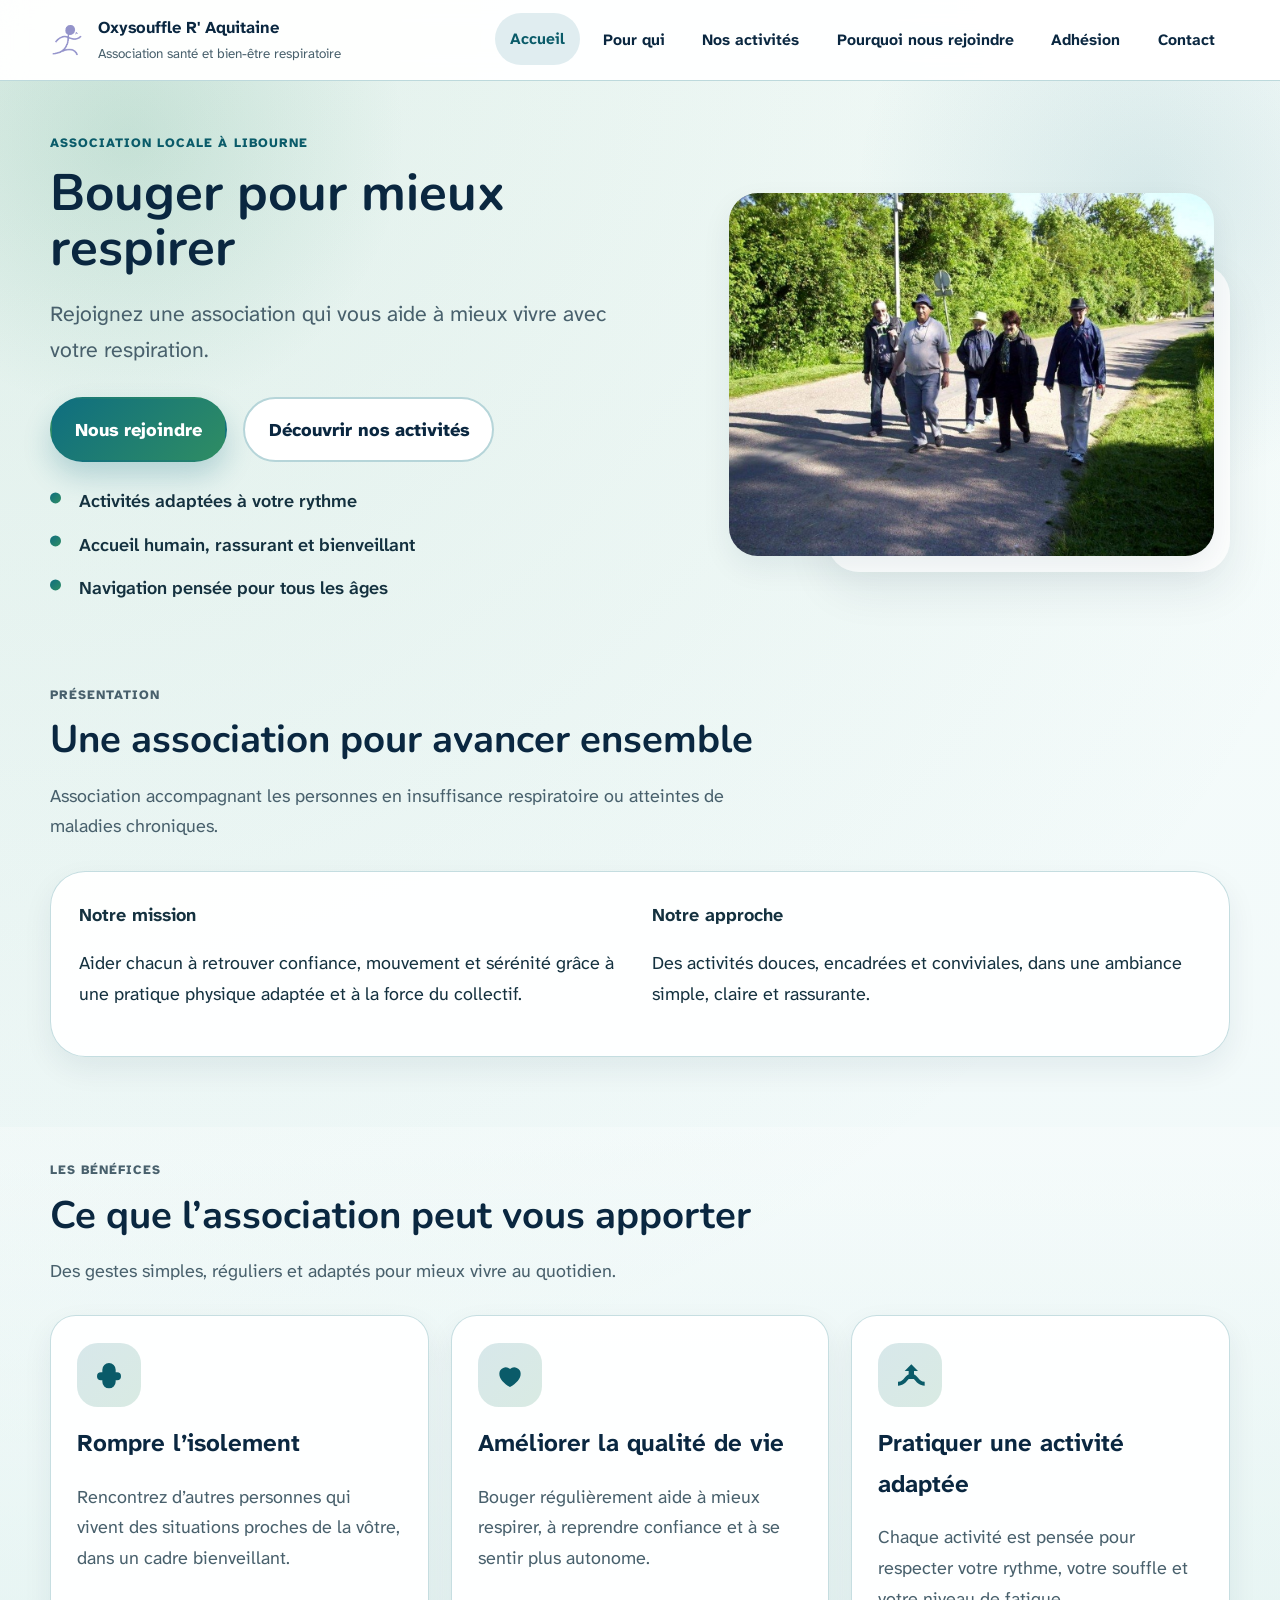
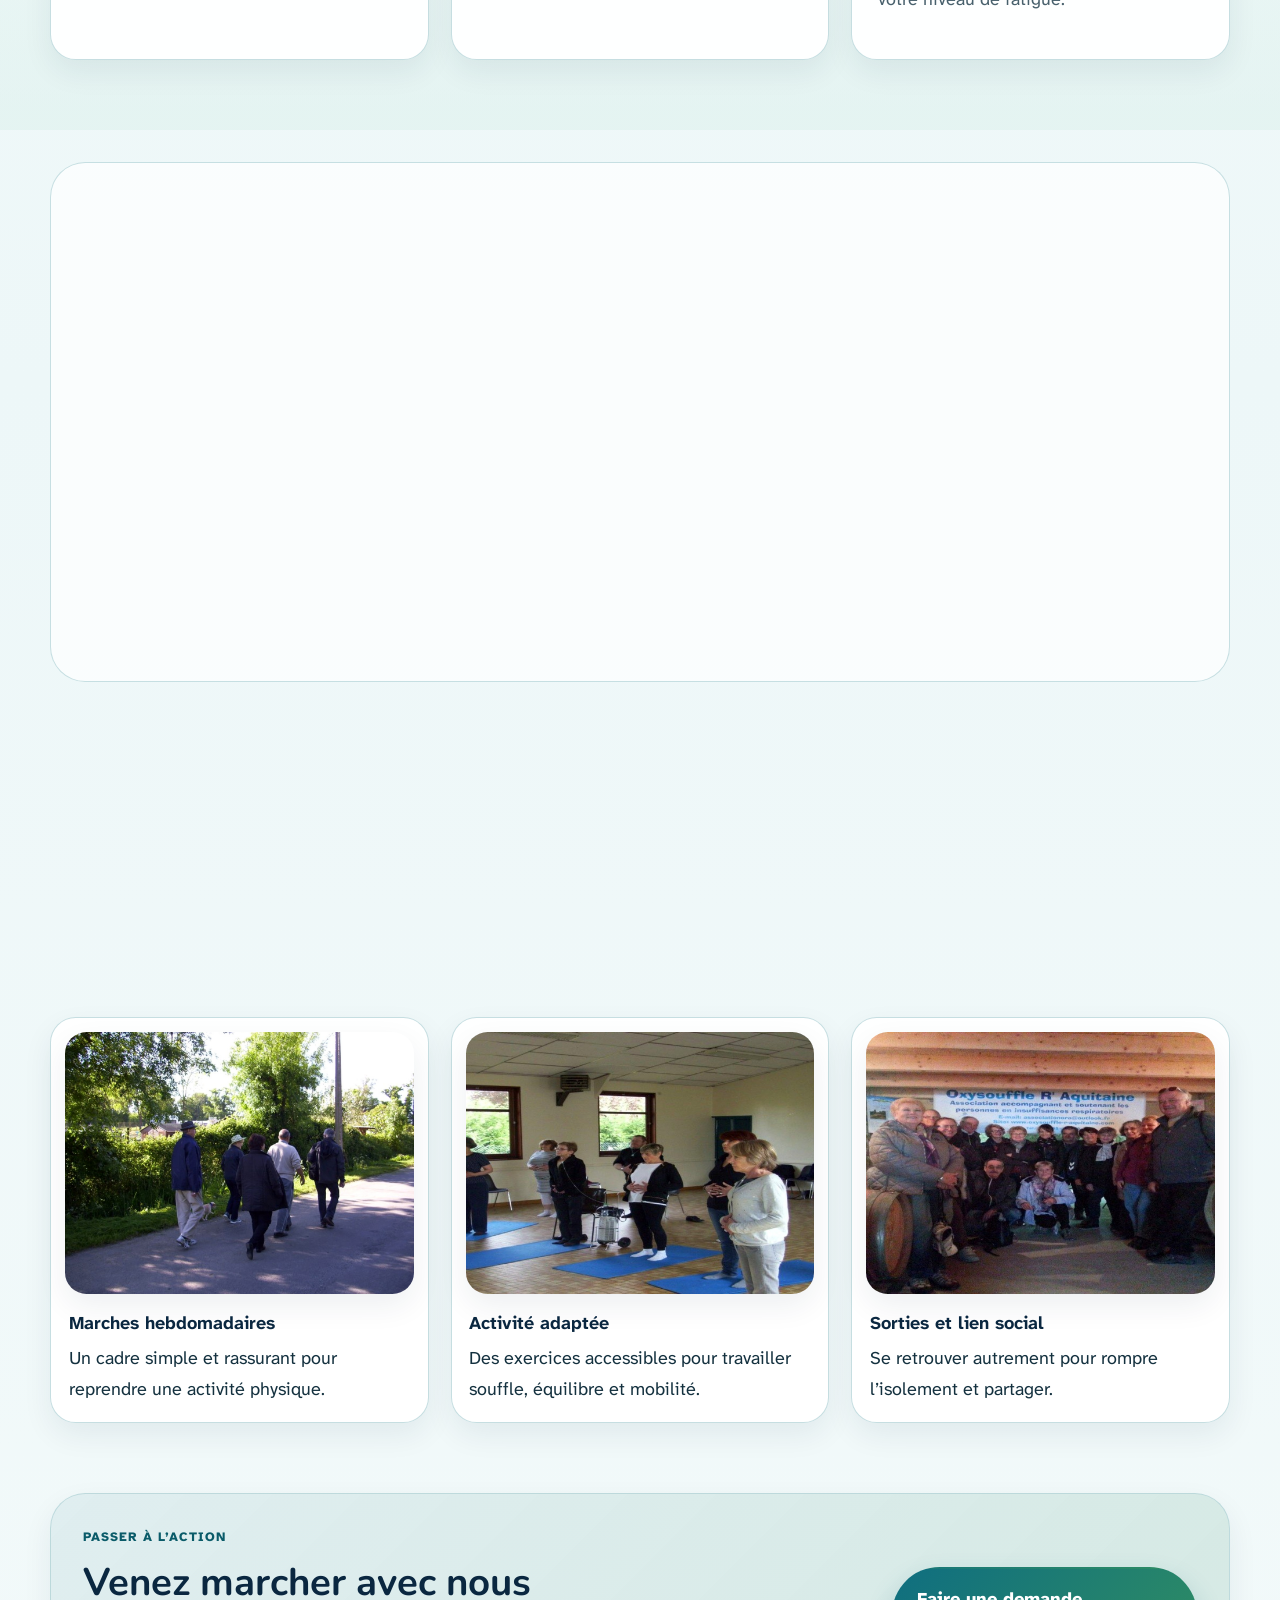
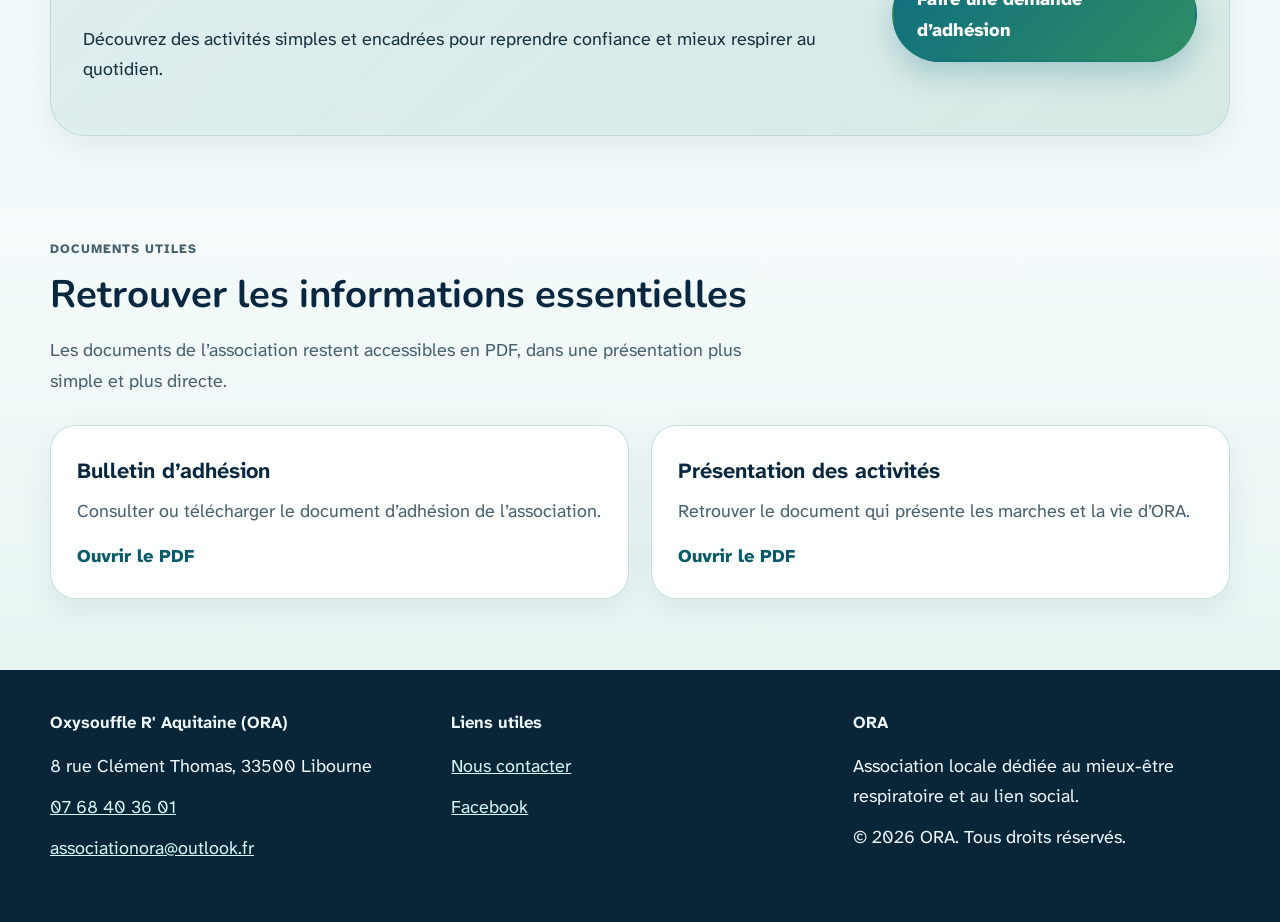
==== index.html @ 9f97372e "Initial site for ORA" ====
<!DOCTYPE html>
<html lang="fr">
  <head>
    <meta charset="UTF-8" />
    <meta name="viewport" content="width=device-width, initial-scale=1.0" />
    <title>ORA | Bouger pour mieux respirer</title>
    <meta
      name="description"
      content="Oxysouffle R' Aquitaine accompagne les personnes atteintes de maladies chroniques avec des activités adaptées, conviviales et rassurantes."
    />
    <link rel="preconnect" href="https://fonts.googleapis.com" />
    <link rel="preconnect" href="https://fonts.gstatic.com" crossorigin />
    <link
      href="https://fonts.googleapis.com/css2?family=Atkinson+Hyperlegible+Next:wght@400;500;700;800&family=Nunito:wght@700;800&display=swap"
      rel="stylesheet"
    />
    <link rel="stylesheet" href="styles.css" />
  </head>
  <body data-page="accueil">
    <a class="skip-link" href="#main-content">Aller au contenu principal</a>

    <header class="site-header">
      <div class="container topbar">
        <a class="brand" href="index.html" aria-label="Accueil Oxysouffle R' Aquitaine">
          <span class="brand-mark brand-mark-image" aria-hidden="true">
            <img src="assets/ora-runner.png" alt="" />
          </span>
          <span class="brand-text">
            <strong>Oxysouffle R' Aquitaine</strong>
            <span>Association santé et bien-être respiratoire</span>
          </span>
        </a>

        <button
          class="menu-toggle"
          type="button"
          aria-expanded="false"
          aria-controls="main-nav"
          aria-label="Ouvrir le menu"
        >
          <span></span>
          <span></span>
          <span></span>
        </button>

        <nav class="main-nav" id="main-nav" aria-label="Navigation principale">
          <a href="index.html">Accueil</a>
          <a href="pour-qui.html">Pour qui</a>
          <a href="activites.html">Nos activités</a>
          <a href="pourquoi-nous-rejoindre.html">Pourquoi nous rejoindre</a>
          <a href="adhesion.html">Adhésion</a>
          <a href="contact.html">Contact</a>
        </nav>
      </div>
    </header>

    <main id="main-content">
      <section class="hero">
        <div class="container hero-grid">
          <div class="hero-copy reveal">
            <p class="eyebrow">Association locale à Libourne</p>
            <h1>Bouger pour mieux respirer</h1>
            <p class="hero-subtitle">
              Rejoignez une association qui vous aide à mieux vivre avec votre respiration.
            </p>
            <div class="hero-actions">
              <a class="button button-primary" href="adhesion.html">Nous rejoindre</a>
              <a class="button button-secondary" href="activites.html"
                >Découvrir nos activités</a
              >
            </div>
            <ul class="hero-highlights" aria-label="Points clés">
              <li>Activités adaptées à votre rythme</li>
              <li>Accueil humain, rassurant et bienveillant</li>
              <li>Navigation pensée pour tous les âges</li>
            </ul>
          </div>

          <div class="hero-visual reveal">
            <img
              src="assets/photo-marche-ensemble.jpg"
              alt="Des membres de l'association ORA marchant ensemble en extérieur"
            />
          </div>
        </div>
      </section>

      <section class="section">
        <div class="container">
          <div class="section-heading reveal">
            <p class="eyebrow">Présentation</p>
            <h2>Une association pour avancer ensemble</h2>
            <p>
              Association accompagnant les personnes en insuffisance respiratoire ou
              atteintes de maladies chroniques.
            </p>
          </div>

          <div class="info-band reveal">
            <div>
              <strong>Notre mission</strong>
              <p>
                Aider chacun à retrouver confiance, mouvement et sérénité grâce à une
                pratique physique adaptée et à la force du collectif.
              </p>
            </div>
            <div>
              <strong>Notre approche</strong>
              <p>
                Des activités douces, encadrées et conviviales, dans une ambiance simple,
                claire et rassurante.
              </p>
            </div>
          </div>
        </div>
      </section>

      <section class="section section-soft">
        <div class="container">
          <div class="section-heading reveal">
            <p class="eyebrow">Les bénéfices</p>
            <h2>Ce que l’association peut vous apporter</h2>
            <p>Des gestes simples, réguliers et adaptés pour mieux vivre au quotidien.</p>
          </div>

          <div class="cards-grid">
            <article class="card reveal">
              <div class="icon-circle" aria-hidden="true">
                <svg viewBox="0 0 24 24" focusable="false">
                  <path
                    d="M12 3a5 5 0 0 1 5 5v2h1a3 3 0 1 1 0 6h-1v1a5 5 0 1 1-10 0v-1H6a3 3 0 1 1 0-6h1V8a5 5 0 0 1 5-5Z"
                  />
                </svg>
              </div>
              <h3>Rompre l’isolement</h3>
              <p>
                Rencontrez d’autres personnes qui vivent des situations proches de la
                vôtre, dans un cadre bienveillant.
              </p>
            </article>

            <article class="card reveal">
              <div class="icon-circle" aria-hidden="true">
                <svg viewBox="0 0 24 24" focusable="false">
                  <path d="M12 21c-4.7-2.8-8-6.1-8-10a4.8 4.8 0 0 1 8-3.5A4.8 4.8 0 0 1 20 11c0 3.9-3.3 7.2-8 10Z" />
                </svg>
              </div>
              <h3>Améliorer la qualité de vie</h3>
              <p>
                Bouger régulièrement aide à mieux respirer, à reprendre confiance et à se
                sentir plus autonome.
              </p>
            </article>

            <article class="card reveal">
              <div class="icon-circle" aria-hidden="true">
                <svg viewBox="0 0 24 24" focusable="false">
                  <path
                    d="M3 17c2.5 0 3.8-1.5 5-3 1.4-1.7 2.7-3 5-3s3.6 1.3 5 3c1.2 1.5 2.5 3 5 3v3c-3.8 0-5.8-2.2-7.1-3.8-.9-1.2-1.5-1.9-2.9-1.9s-2 .7-3 1.9C8.8 17.8 6.8 20 3 20v-3Zm10-13 5 5h-3v6h-4V9H8l5-5Z"
                  />
                </svg>
              </div>
              <h3>Pratiquer une activité adaptée</h3>
              <p>
                Chaque activité est pensée pour respecter votre rythme, votre souffle et
                votre niveau de fatigue.
              </p>
            </article>
          </div>
        </div>
      </section>

      <section class="section">
        <div class="container split-panel">
          <div class="split-copy reveal">
            <p class="eyebrow">Un rythme respecté</p>
            <h2>Vous avancez à votre cadence</h2>
            <p>
              Chez ORA, personne ne vous demande d’aller trop vite. L’important est de
              bouger, respirer et progresser pas à pas, entouré d’un groupe attentif.
            </p>
            <a class="button button-secondary" href="pour-qui.html">Voir pour qui</a>
          </div>
          <div class="split-visual reveal">
            <img
              src="assets/photo-marche-chemin.jpg"
              alt="Marche adaptée de l'association ORA sur un chemin en pleine nature"
            />
          </div>
        </div>
      </section>

      <section class="section">
        <div class="container">
          <div class="section-heading reveal">
            <p class="eyebrow">La vie de l’association</p>
            <h2>Des moments concrets, vécus ensemble</h2>
            <p>
              Les photos des flyers montrent les marches, les activités adaptées et les
              sorties conviviales organisées par ORA.
            </p>
          </div>

          <div class="photo-gallery">
            <article class="photo-card reveal">
              <figure>
                <img
                  src="assets/photo-marche-route.jpg"
                  alt="Petit groupe de marche ORA avançant ensemble sur une route"
                />
                <figcaption>
                  <strong>Marches hebdomadaires</strong>
                  Un cadre simple et rassurant pour reprendre une activité physique.
                </figcaption>
              </figure>
            </article>

            <article class="photo-card reveal">
              <figure>
                <img
                  src="assets/photo-activite-adaptee.jpg"
                  alt="Séance d'activité physique adaptée en salle avec plusieurs participants"
                />
                <figcaption>
                  <strong>Activité adaptée</strong>
                  Des exercices accessibles pour travailler souffle, équilibre et mobilité.
                </figcaption>
              </figure>
            </article>

            <article class="photo-card reveal">
              <figure>
                <img
                  src="assets/photo-sortie-groupe.jpg"
                  alt="Photo de groupe ORA lors d'une sortie conviviale"
                />
                <figcaption>
                  <strong>Sorties et lien social</strong>
                  Se retrouver autrement pour rompre l’isolement et partager.
                </figcaption>
              </figure>
            </article>
          </div>
        </div>
      </section>

      <section class="section cta-section">
        <div class="container cta-panel reveal">
          <div>
            <p class="eyebrow">Passer à l’action</p>
            <h2>Venez marcher avec nous</h2>
            <p>
              Découvrez des activités simples et encadrées pour reprendre confiance et
              mieux respirer au quotidien.
            </p>
          </div>
          <a class="button button-primary" href="adhesion.html">Faire une demande d’adhésion</a>
        </div>
      </section>

      <section class="section section-soft">
        <div class="container">
          <div class="section-heading reveal">
            <p class="eyebrow">Documents utiles</p>
            <h2>Retrouver les informations essentielles</h2>
            <p>
              Les documents de l’association restent accessibles en PDF, dans une
              présentation plus simple et plus directe.
            </p>
          </div>
          <div class="resource-grid">
            <a class="resource-card reveal" href="flyer-adhesion.pdf" target="_blank" rel="noopener">
              <h3>Bulletin d’adhésion</h3>
              <p>Consulter ou télécharger le document d’adhésion de l’association.</p>
              <span class="resource-link">Ouvrir le PDF</span>
            </a>
            <a class="resource-card reveal" href="flyer-activites.pdf" target="_blank" rel="noopener">
              <h3>Présentation des activités</h3>
              <p>Retrouver le document qui présente les marches et la vie d’ORA.</p>
              <span class="resource-link">Ouvrir le PDF</span>
            </a>
          </div>
        </div>
      </section>
    </main>

    <footer class="site-footer">
      <div class="container footer-grid">
        <div>
          <h2>Oxysouffle R' Aquitaine (ORA)</h2>
          <p>8 rue Clément Thomas, 33500 Libourne</p>
          <p><a href="tel:+33768403601">07 68 40 36 01</a></p>
          <p><a href="mailto:associationora@outlook.fr">associationora@outlook.fr</a></p>
        </div>
        <div>
          <h2>Liens utiles</h2>
          <p><a href="contact.html">Nous contacter</a></p>
          <p><a href="#" aria-label="Page Facebook ORA, lien à compléter">Facebook</a></p>
        </div>
        <div>
          <h2>ORA</h2>
          <p>Association locale dédiée au mieux-être respiratoire et au lien social.</p>
          <p>&copy; 2026 ORA. Tous droits réservés.</p>
        </div>
      </div>
    </footer>

    <script src="config.js"></script>
    <script src="script.js"></script>
  </body>
</html>
---- styles.css ----
:root {
  --color-bg: #f4fbfa;
  --color-surface: #ffffff;
  --color-surface-soft: #eaf6f6;
  --color-surface-strong: #d9efea;
  --color-text: #14313f;
  --color-heading: #0a2740;
  --color-muted: #48606c;
  --color-border: #b6d5d9;
  --color-primary: #0f6e80;
  --color-primary-strong: #0a5b69;
  --color-secondary: #2f8d63;
  --color-accent: #ecf7f1;
  --color-focus: #0f6e80;
  --shadow-soft: 0 18px 45px rgba(10, 39, 64, 0.08);
  --shadow-card: 0 12px 30px rgba(10, 39, 64, 0.07);
  --radius-small: 1rem;
  --radius-medium: 1.6rem;
  --radius-large: 2.2rem;
  --max-width: 1180px;
  --transition: 220ms ease;
}

*,
*::before,
*::after {
  box-sizing: border-box;
}

html {
  scroll-behavior: smooth;
}

body {
  margin: 0;
  background:
    radial-gradient(circle at top left, rgba(47, 141, 99, 0.12), transparent 34%),
    linear-gradient(180deg, #f8fdfc 0%, #edf7f8 48%, #f5fbfb 100%);
  color: var(--color-text);
  font-family: "Atkinson Hyperlegible Next", "Trebuchet MS", Verdana, sans-serif;
  font-size: 1.125rem;
  line-height: 1.7;
}

img {
  display: block;
  max-width: 100%;
}

a {
  color: var(--color-primary-strong);
}

a:hover {
  color: var(--color-heading);
}

button,
input,
textarea {
  font: inherit;
}

:focus-visible {
  outline: 4px solid rgba(15, 110, 128, 0.28);
  outline-offset: 3px;
}

.skip-link {
  position: absolute;
  top: -4rem;
  left: 1rem;
  z-index: 1000;
  padding: 0.9rem 1.2rem;
  border-radius: 999px;
  background: var(--color-heading);
  color: #ffffff;
  text-decoration: none;
}

.skip-link:focus {
  top: 1rem;
}

.container {
  width: min(calc(100% - 2rem), var(--max-width));
  margin: 0 auto;
}

.narrow {
  max-width: 760px;
}

.site-header {
  position: sticky;
  top: 0;
  z-index: 40;
  backdrop-filter: blur(12px);
  background: rgba(255, 255, 255, 0.94);
  border-bottom: 1px solid rgba(182, 213, 217, 0.9);
}

.topbar {
  display: flex;
  align-items: center;
  justify-content: space-between;
  gap: 1rem;
  min-height: 5rem;
  padding: 0.7rem 0;
}

.brand {
  display: inline-flex;
  align-items: center;
  gap: 0.85rem;
  text-decoration: none;
  color: var(--color-heading);
}

.brand-mark {
  display: grid;
  place-items: center;
  width: 3.35rem;
  height: 3.35rem;
  border-radius: 1.1rem;
  background: linear-gradient(135deg, #0f6e80 0%, #3ea178 100%);
  color: #ffffff;
  font-family: "Nunito", "Trebuchet MS", sans-serif;
  font-size: 1.1rem;
  font-weight: 800;
  letter-spacing: 0.08em;
}

.brand-mark-image {
  width: 2.15rem;
  height: 2.15rem;
  background: transparent;
  border-radius: 0;
  flex: 0 0 auto;
  overflow: hidden;
}

.brand-mark-image img {
  display: block;
  width: 100%;
  height: 100%;
  object-fit: contain;
}

.brand-text {
  display: flex;
  flex-direction: column;
}

.brand-text strong {
  font-size: 1.04rem;
}

.brand-text span {
  color: var(--color-muted);
  font-size: 0.84rem;
}

.main-nav {
  display: flex;
  align-items: center;
  flex-wrap: wrap;
  justify-content: flex-end;
  gap: 0.45rem;
}

.main-nav a {
  padding: 0.78rem 0.95rem;
  border-radius: 999px;
  color: var(--color-heading);
  font-weight: 700;
  font-size: 0.98rem;
  text-decoration: none;
  transition:
    background-color var(--transition),
    color var(--transition),
    transform var(--transition);
}

.main-nav a:hover,
.main-nav a[aria-current="page"] {
  background: rgba(15, 110, 128, 0.12);
  color: var(--color-primary-strong);
  transform: translateY(-1px);
}

.menu-toggle {
  display: none;
  width: 3.4rem;
  height: 3.4rem;
  padding: 0.6rem;
  border: 1px solid var(--color-border);
  border-radius: 1rem;
  background: #ffffff;
  cursor: pointer;
}

.menu-toggle span {
  display: block;
  width: 100%;
  height: 3px;
  margin: 5px 0;
  border-radius: 999px;
  background: var(--color-heading);
}

.hero,
.page-hero {
  position: relative;
  overflow: hidden;
}

.hero::before,
.page-hero::before {
  content: "";
  position: absolute;
  inset: 0;
  background:
    radial-gradient(circle at 10% 10%, rgba(47, 141, 99, 0.16), transparent 22%),
    radial-gradient(circle at 90% 20%, rgba(15, 110, 128, 0.12), transparent 24%);
  pointer-events: none;
}

.hero {
  padding: 3.2rem 0 2.2rem;
}

.page-hero {
  padding: 4.2rem 0 2.2rem;
}

.hero-grid,
.split-panel,
.contact-layout,
.form-layout,
.map-card {
  display: grid;
  gap: 2rem;
  align-items: center;
}

.hero-grid {
  grid-template-columns: 1.1fr 0.9fr;
}

.hero-copy h1,
.page-hero h1 {
  margin: 0;
  color: var(--color-heading);
  font-family: "Nunito", "Trebuchet MS", sans-serif;
  font-size: clamp(2.4rem, 4vw, 4.25rem);
  line-height: 1.08;
}

.hero-subtitle,
.page-hero p,
.section-heading p,
.card p,
.list-card p,
.benefit-row p,
.form-note p,
.form-status,
.contact-card p,
.map-copy p,
.quote-panel p {
  color: var(--color-muted);
}

.hero-subtitle {
  margin: 1.2rem 0 0;
  max-width: 36rem;
  font-size: 1.34rem;
}

.eyebrow {
  margin: 0 0 0.75rem;
  color: var(--color-primary-strong);
  font-weight: 800;
  letter-spacing: 0.08em;
  text-transform: uppercase;
  font-size: 0.8rem;
}

.hero-actions,
.form-actions {
  display: flex;
  flex-wrap: wrap;
  gap: 1rem;
  margin-top: 1.8rem;
}

.button {
  display: inline-flex;
  align-items: center;
  justify-content: center;
  min-height: 3.6rem;
  padding: 0.95rem 1.45rem;
  border: 2px solid transparent;
  border-radius: 999px;
  font-weight: 800;
  text-decoration: none;
  transition:
    transform var(--transition),
    background-color var(--transition),
    color var(--transition),
    border-color var(--transition),
    box-shadow var(--transition);
  cursor: pointer;
}

.button:hover {
  transform: translateY(-2px);
}

.button-primary {
  background: linear-gradient(135deg, #0f6e80 0%, #2f8d63 100%);
  color: #ffffff;
  box-shadow: 0 14px 28px rgba(15, 110, 128, 0.24);
}

.button-primary:hover {
  color: #ffffff;
  box-shadow: 0 18px 35px rgba(15, 110, 128, 0.28);
}

.button-secondary {
  background: #ffffff;
  border-color: var(--color-border);
  color: var(--color-heading);
}

.hero-highlights,
.check-list {
  margin: 1.5rem 0 0;
  padding: 0;
  list-style: none;
}

.hero-highlights li,
.check-list li {
  position: relative;
  margin-bottom: 0.8rem;
  padding-left: 1.8rem;
  font-weight: 600;
}

.hero-highlights li::before,
.check-list li::before {
  content: "";
  position: absolute;
  top: 0.72rem;
  left: 0;
  width: 0.7rem;
  height: 0.7rem;
  border-radius: 999px;
  background: linear-gradient(135deg, #0f6e80 0%, #2f8d63 100%);
  transform: translateY(-50%);
}

.hero-visual,
.split-visual {
  position: relative;
  padding: 1rem;
}

.hero-visual img,
.split-visual img {
  width: 100%;
  aspect-ratio: 4 / 3;
  border-radius: 1.8rem;
  box-shadow: var(--shadow-card);
  object-fit: cover;
  background: #f5fbfb;
}

.hero-visual::before,
.split-visual::before {
  content: "";
  position: absolute;
  inset: auto 0 0 auto;
  width: 78%;
  height: 78%;
  border-radius: 2rem;
  background: rgba(255, 255, 255, 0.76);
  box-shadow: var(--shadow-soft);
  z-index: -1;
}

.section {
  padding: 2rem 0 4.4rem;
}

.section-soft {
  background: linear-gradient(180deg, rgba(255, 255, 255, 0.25), rgba(217, 239, 234, 0.48));
}

.section-heading {
  max-width: 44rem;
  margin-bottom: 1.8rem;
}

.section-heading h2,
.split-copy h2,
.cta-panel h2,
.reassurance-panel h2,
.emphasis-card h2,
.quote-panel h2,
.contact-card h2,
.form-card h2,
.map-copy h2 {
  margin: 0;
  color: var(--color-heading);
  font-family: "Nunito", "Trebuchet MS", sans-serif;
  font-size: clamp(1.8rem, 3vw, 2.8rem);
  line-height: 1.18;
}

.info-band,
.cta-panel,
.reassurance-panel,
.emphasis-card,
.quote-panel,
.contact-card,
.form-card,
.map-card {
  background: rgba(255, 255, 255, 0.92);
  border: 1px solid rgba(182, 213, 217, 0.8);
  border-radius: var(--radius-large);
  box-shadow: var(--shadow-card);
}

.info-band {
  display: grid;
  grid-template-columns: repeat(2, minmax(0, 1fr));
  gap: 1.5rem;
  padding: 1.75rem;
}

.cards-grid,
.list-grid {
  display: grid;
  grid-template-columns: repeat(3, minmax(0, 1fr));
  gap: 1.35rem;
}

.photo-gallery,
.flyers-grid,
.resource-grid {
  display: grid;
  gap: 1.35rem;
}

.photo-gallery {
  grid-template-columns: repeat(3, minmax(0, 1fr));
}

.flyers-grid {
  grid-template-columns: repeat(2, minmax(0, 1fr));
}

.resource-grid {
  grid-template-columns: repeat(2, minmax(0, 1fr));
  margin-top: 1.4rem;
}

.card,
.list-card,
.photo-card,
.flyer-card,
.resource-card {
  height: 100%;
  padding: 1.65rem;
  background: rgba(255, 255, 255, 0.94);
  border: 1px solid rgba(182, 213, 217, 0.78);
  border-radius: var(--radius-medium);
  box-shadow: var(--shadow-card);
}

.activity-card {
  position: relative;
  overflow: hidden;
  display: flex;
  flex-direction: column;
}

.activity-card::after {
  content: "";
  position: absolute;
  inset: 0;
  background: linear-gradient(180deg, transparent 0%, rgba(217, 239, 234, 0.32) 100%);
  pointer-events: none;
}

.card-visual {
  width: 100%;
  margin-bottom: 1rem;
  border-radius: 1.35rem;
  aspect-ratio: 16 / 10;
  object-fit: cover;
  background: #f4fbfa;
  box-shadow: 0 10px 24px rgba(10, 39, 64, 0.08);
}

.card h3,
.list-card h3 {
  margin: 0 0 0.65rem;
  color: var(--color-heading);
  font-size: 1.5rem;
}

.photo-card {
  padding: 0.9rem;
}

.photo-card figure,
.flyer-card figure {
  margin: 0;
}

.photo-card img,
.flyer-card img {
  width: 100%;
  border-radius: 1.35rem;
  object-fit: cover;
  box-shadow: var(--shadow-card);
}

.photo-card img {
  aspect-ratio: 4 / 3;
}

.photo-card figcaption,
.flyer-card figcaption {
  padding: 0.9rem 0.2rem 0.2rem;
}

.photo-card strong,
.flyer-card strong {
  display: block;
  margin-bottom: 0.3rem;
  color: var(--color-heading);
}

.flyer-card {
  display: flex;
  flex-direction: column;
  gap: 1rem;
}

.flyer-card img {
  aspect-ratio: 3 / 4;
  object-position: top center;
}

.flyer-actions {
  display: flex;
  flex-wrap: wrap;
  gap: 0.8rem;
}

.image-copy-panel {
  display: grid;
  grid-template-columns: minmax(0, 0.9fr) minmax(0, 1.1fr);
  gap: 2rem;
  align-items: center;
  padding: 2rem;
  background: rgba(255, 255, 255, 0.92);
  border: 1px solid rgba(182, 213, 217, 0.8);
  border-radius: var(--radius-large);
  box-shadow: var(--shadow-card);
}

.image-copy-panel img {
  width: 100%;
  border-radius: 1.6rem;
  box-shadow: var(--shadow-card);
}

.resource-card {
  text-decoration: none;
  color: inherit;
  transition:
    transform var(--transition),
    border-color var(--transition),
    box-shadow var(--transition);
}

.resource-card:hover {
  transform: translateY(-2px);
  border-color: rgba(15, 110, 128, 0.34);
  box-shadow: 0 16px 34px rgba(10, 39, 64, 0.1);
}

.resource-card h3 {
  margin: 0 0 0.45rem;
  color: var(--color-heading);
  font-size: 1.35rem;
}

.resource-card p {
  margin: 0 0 0.9rem;
  color: var(--color-muted);
}

.resource-link {
  display: inline-flex;
  align-items: center;
  gap: 0.45rem;
  color: var(--color-primary-strong);
  font-weight: 800;
}

.card-tag {
  display: inline-flex;
  margin: 0 0 0.9rem;
  padding: 0.35rem 0.7rem;
  border-radius: 999px;
  background: rgba(15, 110, 128, 0.1);
  color: var(--color-primary-strong);
  font-weight: 700;
  font-size: 0.95rem;
}

.icon-circle {
  display: grid;
  place-items: center;
  width: 4rem;
  height: 4rem;
  margin-bottom: 1rem;
  border-radius: 1.3rem;
  background: linear-gradient(135deg, rgba(15, 110, 128, 0.16), rgba(47, 141, 99, 0.18));
}

.icon-circle.large {
  width: 5rem;
  height: 5rem;
  margin-bottom: 0;
}

.icon-circle svg {
  width: 2rem;
  height: 2rem;
  fill: var(--color-primary-strong);
}

.split-panel {
  grid-template-columns: minmax(0, 0.9fr) minmax(0, 1.1fr);
  padding: 2rem;
  background: rgba(255, 255, 255, 0.72);
  border: 1px solid rgba(182, 213, 217, 0.76);
  border-radius: var(--radius-large);
}

.cta-panel,
.reassurance-panel,
.map-card {
  padding: 2rem;
}

.cta-section {
  padding-top: 0;
}

.cta-panel {
  display: flex;
  align-items: center;
  justify-content: space-between;
  gap: 1.5rem;
  background: linear-gradient(135deg, rgba(15, 110, 128, 0.08), rgba(47, 141, 99, 0.14));
}

.reassurance-panel {
  display: grid;
  grid-template-columns: auto 1fr;
  gap: 1.5rem;
  align-items: center;
}

.benefits-stack {
  display: grid;
  gap: 1rem;
}

.benefit-row {
  display: grid;
  grid-template-columns: auto 1fr;
  gap: 1.2rem;
  padding: 1.65rem;
  background: rgba(255, 255, 255, 0.94);
  border: 1px solid rgba(182, 213, 217, 0.78);
  border-radius: var(--radius-medium);
  box-shadow: var(--shadow-card);
}

.benefit-row h2 {
  margin: 0 0 0.4rem;
  color: var(--color-heading);
  font-size: 1.5rem;
}

.benefit-number {
  display: grid;
  place-items: center;
  width: 4rem;
  height: 4rem;
  border-radius: 1.25rem;
  background: linear-gradient(135deg, #0f6e80 0%, #2f8d63 100%);
  color: #ffffff;
  font-family: "Nunito", "Trebuchet MS", sans-serif;
  font-size: 1.15rem;
  font-weight: 800;
}

.quote-panel,
.emphasis-card {
  padding: 2rem;
  text-align: center;
}

.quote-panel blockquote {
  margin: 0 0 1rem;
  color: var(--color-heading);
  font-family: "Nunito", "Trebuchet MS", sans-serif;
  font-size: clamp(1.8rem, 3.4vw, 3rem);
  line-height: 1.2;
}

.form-layout,
.contact-layout {
  grid-template-columns: 0.8fr 1.2fr;
}

.form-side {
  padding: 1.75rem;
  border-radius: var(--radius-large);
  background: linear-gradient(180deg, rgba(217, 239, 234, 0.84), rgba(255, 255, 255, 0.9));
  border: 1px solid rgba(182, 213, 217, 0.82);
  box-shadow: var(--shadow-card);
}

.form-side h2 {
  margin-top: 0;
  color: var(--color-heading);
  font-family: "Nunito", "Trebuchet MS", sans-serif;
  font-size: 2rem;
}

.form-card {
  padding: 1.75rem;
}

.form-grid {
  display: grid;
  grid-template-columns: repeat(2, minmax(0, 1fr));
  gap: 1rem 1.15rem;
}

.field {
  display: flex;
  flex-direction: column;
  gap: 0.5rem;
}

.field-full {
  grid-column: 1 / -1;
}

.field label {
  font-weight: 800;
  color: var(--color-heading);
}

.field input,
.field textarea {
  width: 100%;
  min-height: 3.4rem;
  padding: 0.9rem 1rem;
  border: 2px solid var(--color-border);
  border-radius: 1rem;
  background: #ffffff;
  color: var(--color-text);
  transition:
    border-color var(--transition),
    box-shadow var(--transition);
}

.field textarea {
  min-height: 9rem;
  resize: vertical;
}

.field input::placeholder,
.field textarea::placeholder {
  color: #6b818c;
}

.field input:focus,
.field textarea:focus {
  border-color: var(--color-focus);
  box-shadow: 0 0 0 5px rgba(15, 110, 128, 0.12);
  outline: none;
}

.field input[aria-invalid="true"],
.field textarea[aria-invalid="true"] {
  border-color: #b64141;
  box-shadow: 0 0 0 5px rgba(182, 65, 65, 0.1);
}

.form-note {
  margin-top: 1rem;
  padding: 1rem 1.1rem;
  border-radius: 1rem;
  background: var(--color-accent);
}

.form-status {
  min-height: 1.7rem;
  margin: 0;
  font-weight: 700;
}

.form-status[data-state="success"] {
  color: #1f6a41;
}

.form-status[data-state="error"] {
  color: #9f2f2f;
}

.contact-card {
  padding: 2rem;
  height: 100%;
}

.map-card {
  grid-template-columns: minmax(0, 0.75fr) minmax(0, 1.25fr);
}

.map-frame {
  min-height: 23rem;
  overflow: hidden;
  border-radius: 1.5rem;
}

.map-frame iframe {
  width: 100%;
  height: 100%;
  min-height: 23rem;
  border: 0;
}

.site-footer {
  padding: 2.4rem 0 3rem;
  background: #082638;
  color: #eff8fb;
}

.footer-grid {
  display: grid;
  grid-template-columns: repeat(3, minmax(0, 1fr));
  gap: 1.5rem;
}

.site-footer h2 {
  margin-top: 0;
  font-size: 1.05rem;
}

.site-footer p {
  margin: 0 0 0.65rem;
}

.site-footer a {
  color: #d7f5f4;
}

.reveal {
  opacity: 0;
  transform: translateY(20px);
  transition:
    opacity 700ms ease,
    transform 700ms ease;
}

.reveal.is-visible {
  opacity: 1;
  transform: translateY(0);
}

@media (max-width: 960px) {
  .hero-grid,
  .split-panel,
  .image-copy-panel,
  .form-layout,
  .contact-layout,
  .map-card,
  .cards-grid,
  .list-grid,
  .photo-gallery,
  .flyers-grid,
  .resource-grid,
  .footer-grid,
  .info-band {
    grid-template-columns: 1fr;
  }

  .cta-panel,
  .reassurance-panel {
    grid-template-columns: 1fr;
    display: grid;
  }

  .hero {
    padding-top: 2.4rem;
  }

  .brand-text span {
    display: none;
  }
}

@media (max-width: 820px) {
  .menu-toggle {
    display: inline-block;
  }

  .main-nav {
    position: absolute;
    top: calc(100% + 0.5rem);
    right: 1rem;
    left: 1rem;
    display: none;
    flex-direction: column;
    align-items: stretch;
    padding: 1rem;
    background: rgba(255, 255, 255, 0.98);
    border: 1px solid rgba(182, 213, 217, 0.92);
    border-radius: 1.5rem;
    box-shadow: var(--shadow-soft);
  }

  .main-nav.is-open {
    display: flex;
  }

  .main-nav a {
    text-align: center;
  }

  .topbar {
    position: relative;
  }
}

@media (max-width: 720px) {
  body {
    font-size: 1.05rem;
  }

  .container {
    width: min(calc(100% - 1.15rem), var(--max-width));
  }

  .section {
    padding: 1.4rem 0 3.2rem;
  }

  .page-hero {
    padding-top: 3.2rem;
  }

  .hero-actions,
  .form-actions {
    flex-direction: column;
    align-items: stretch;
  }

  .button {
    width: 100%;
  }

  .form-grid {
    grid-template-columns: 1fr;
  }

  .field-full {
    grid-column: auto;
  }
}

@media (prefers-reduced-motion: reduce) {
  html {
    scroll-behavior: auto;
  }

  *,
  *::before,
  *::after {
    animation-duration: 0.01ms !important;
    animation-iteration-count: 1 !important;
    transition-duration: 0.01ms !important;
  }

  .reveal {
    opacity: 1;
    transform: none;
  }
}
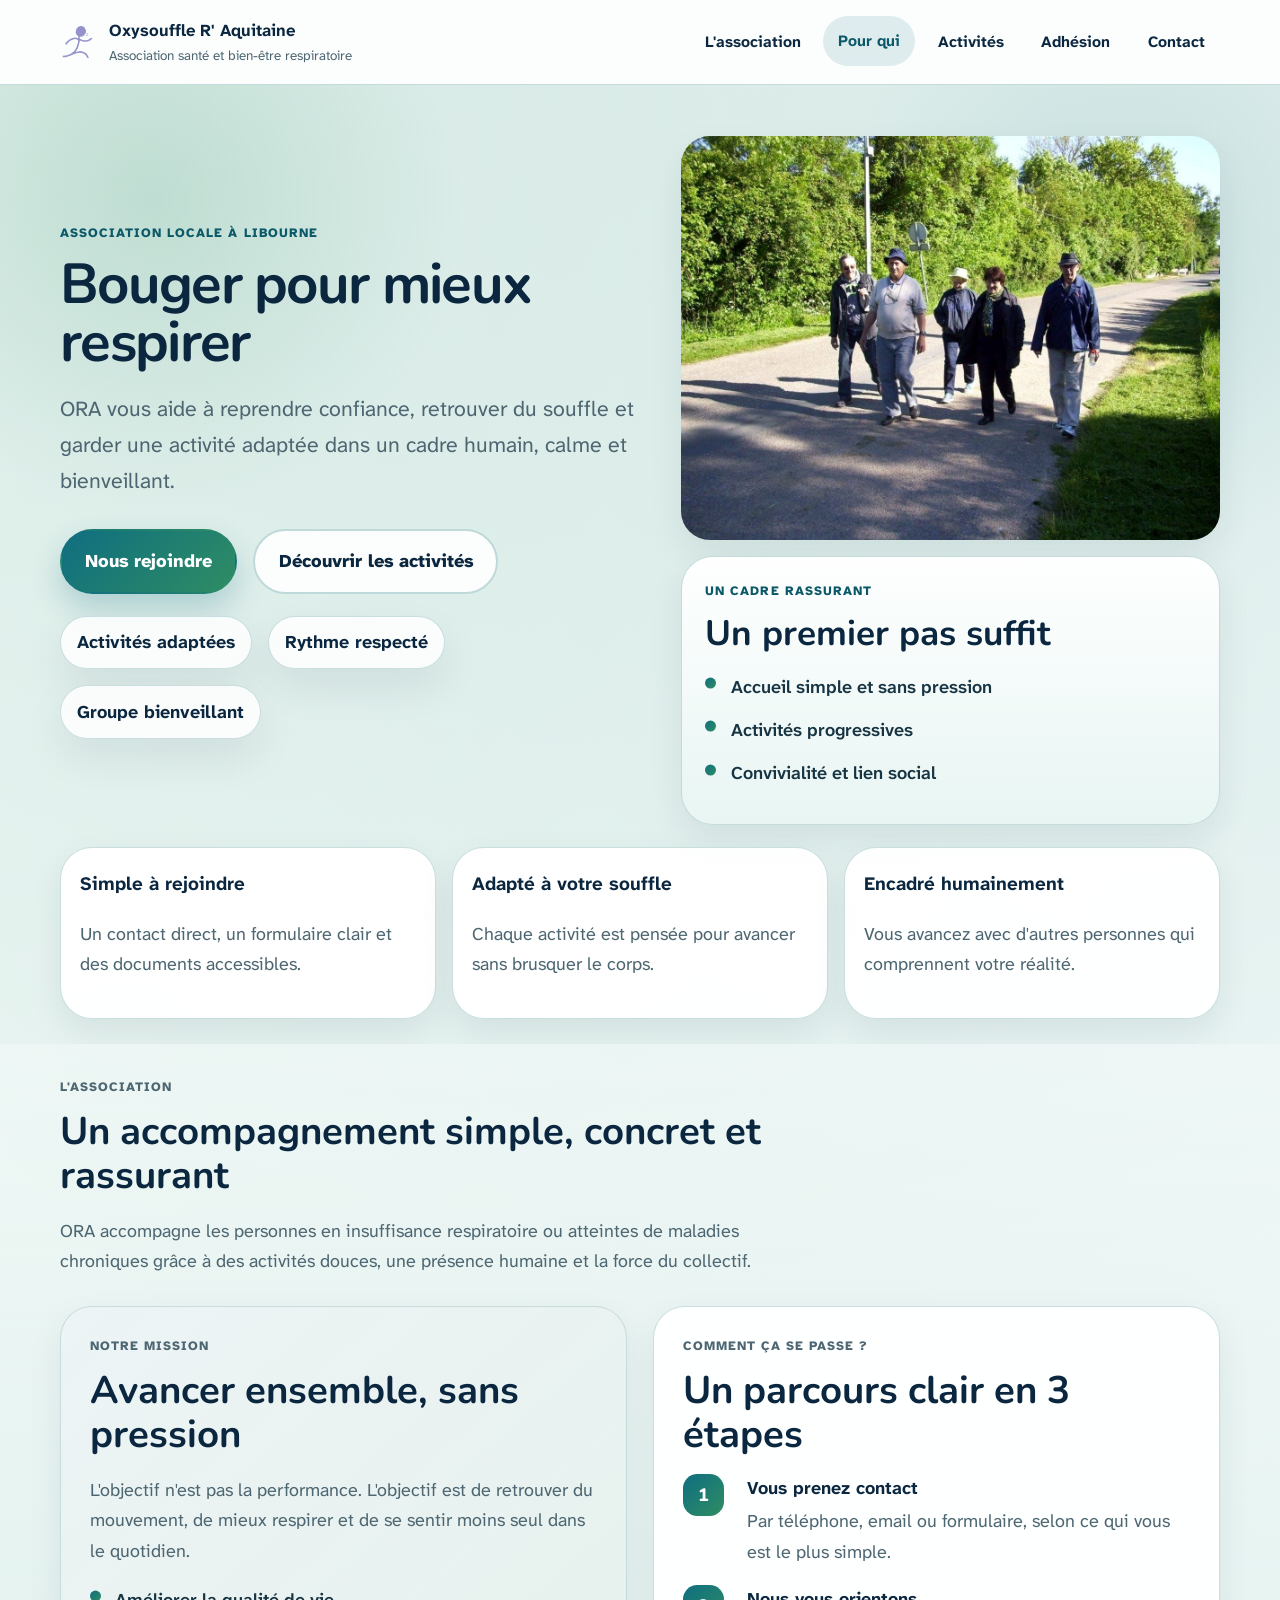
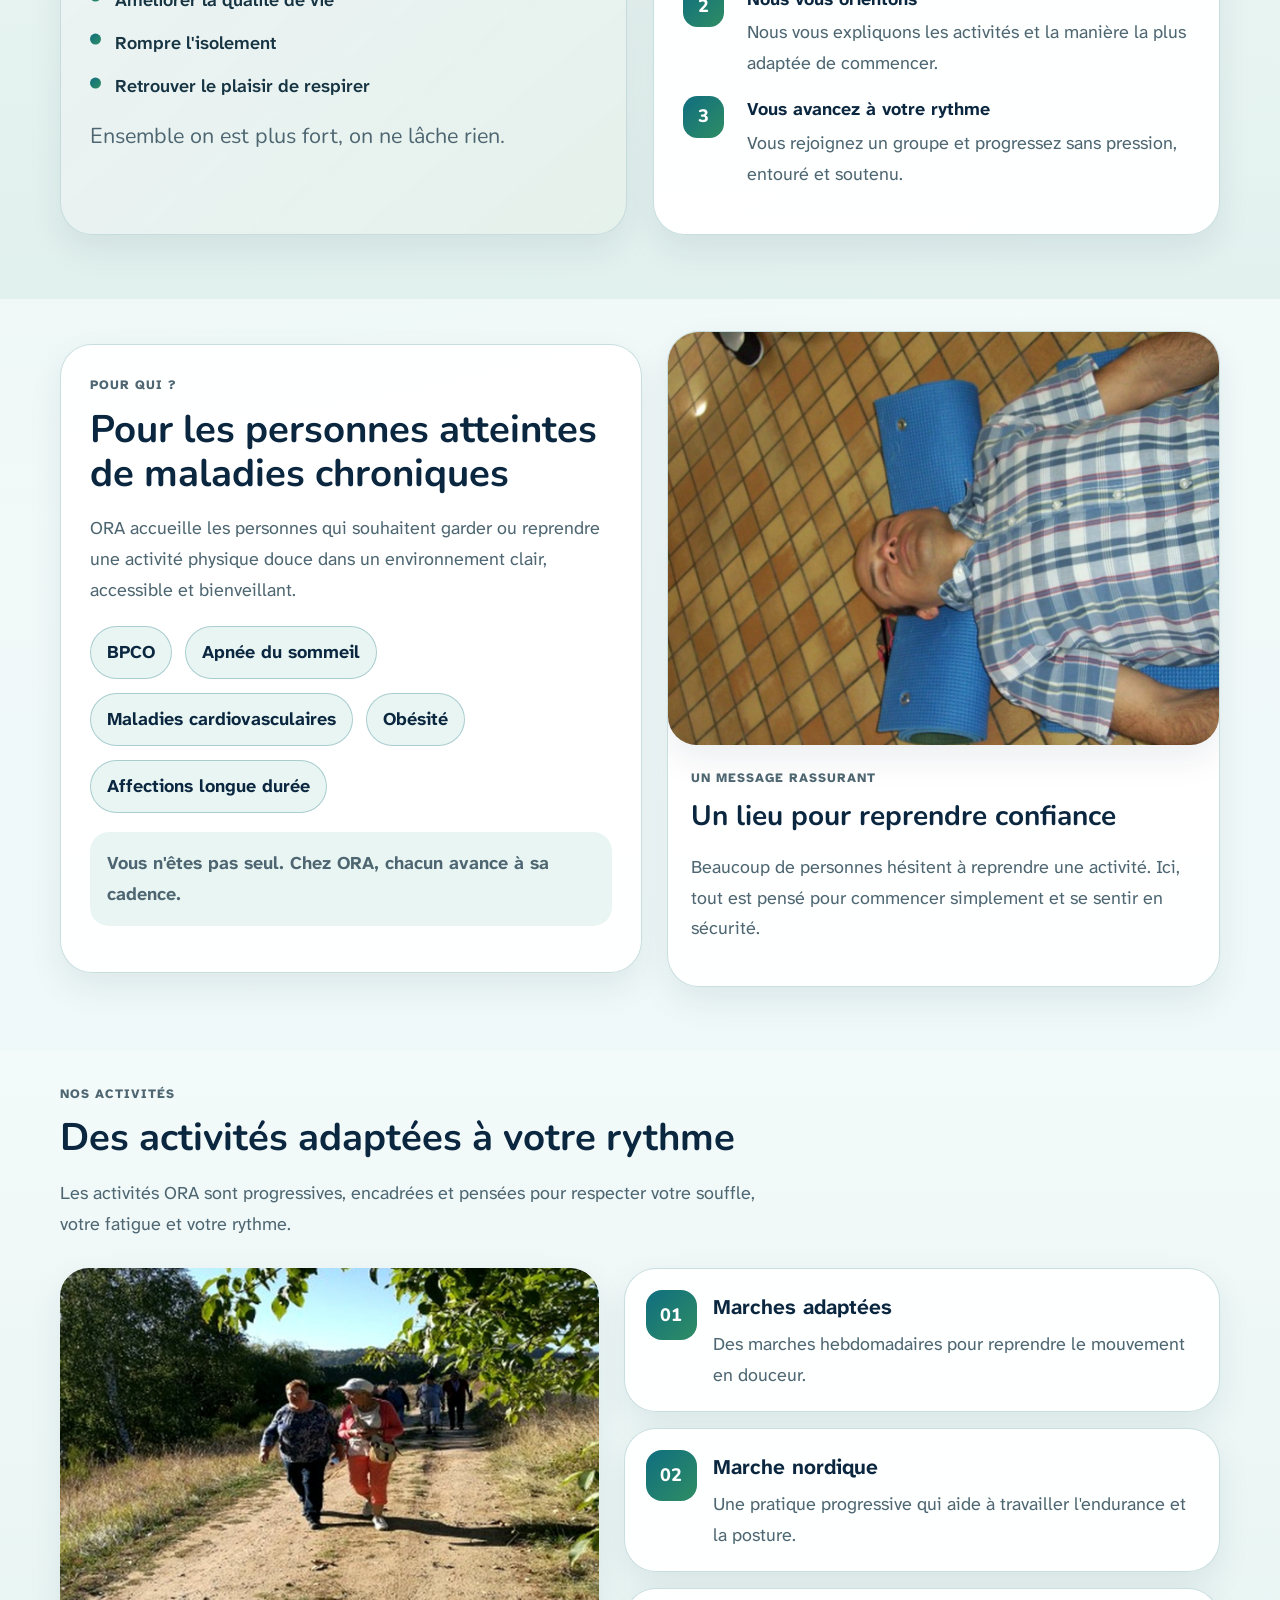
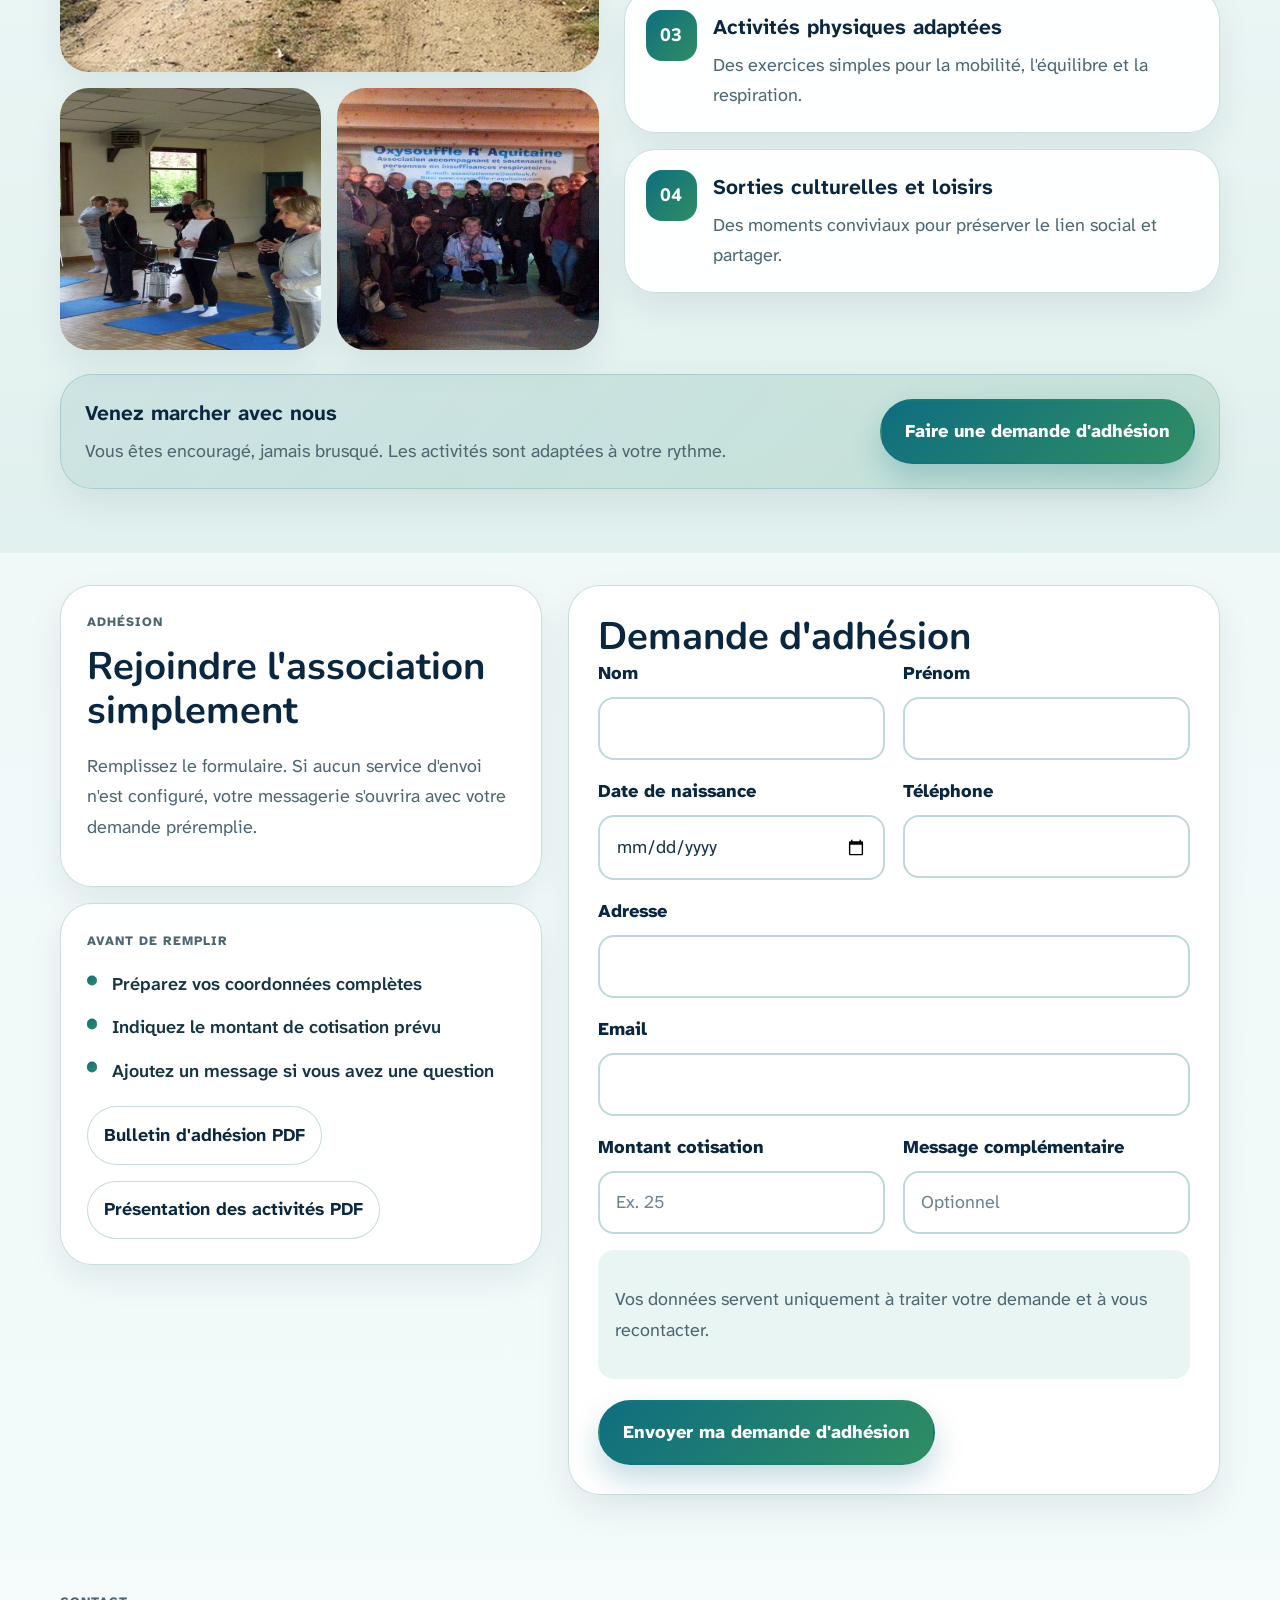
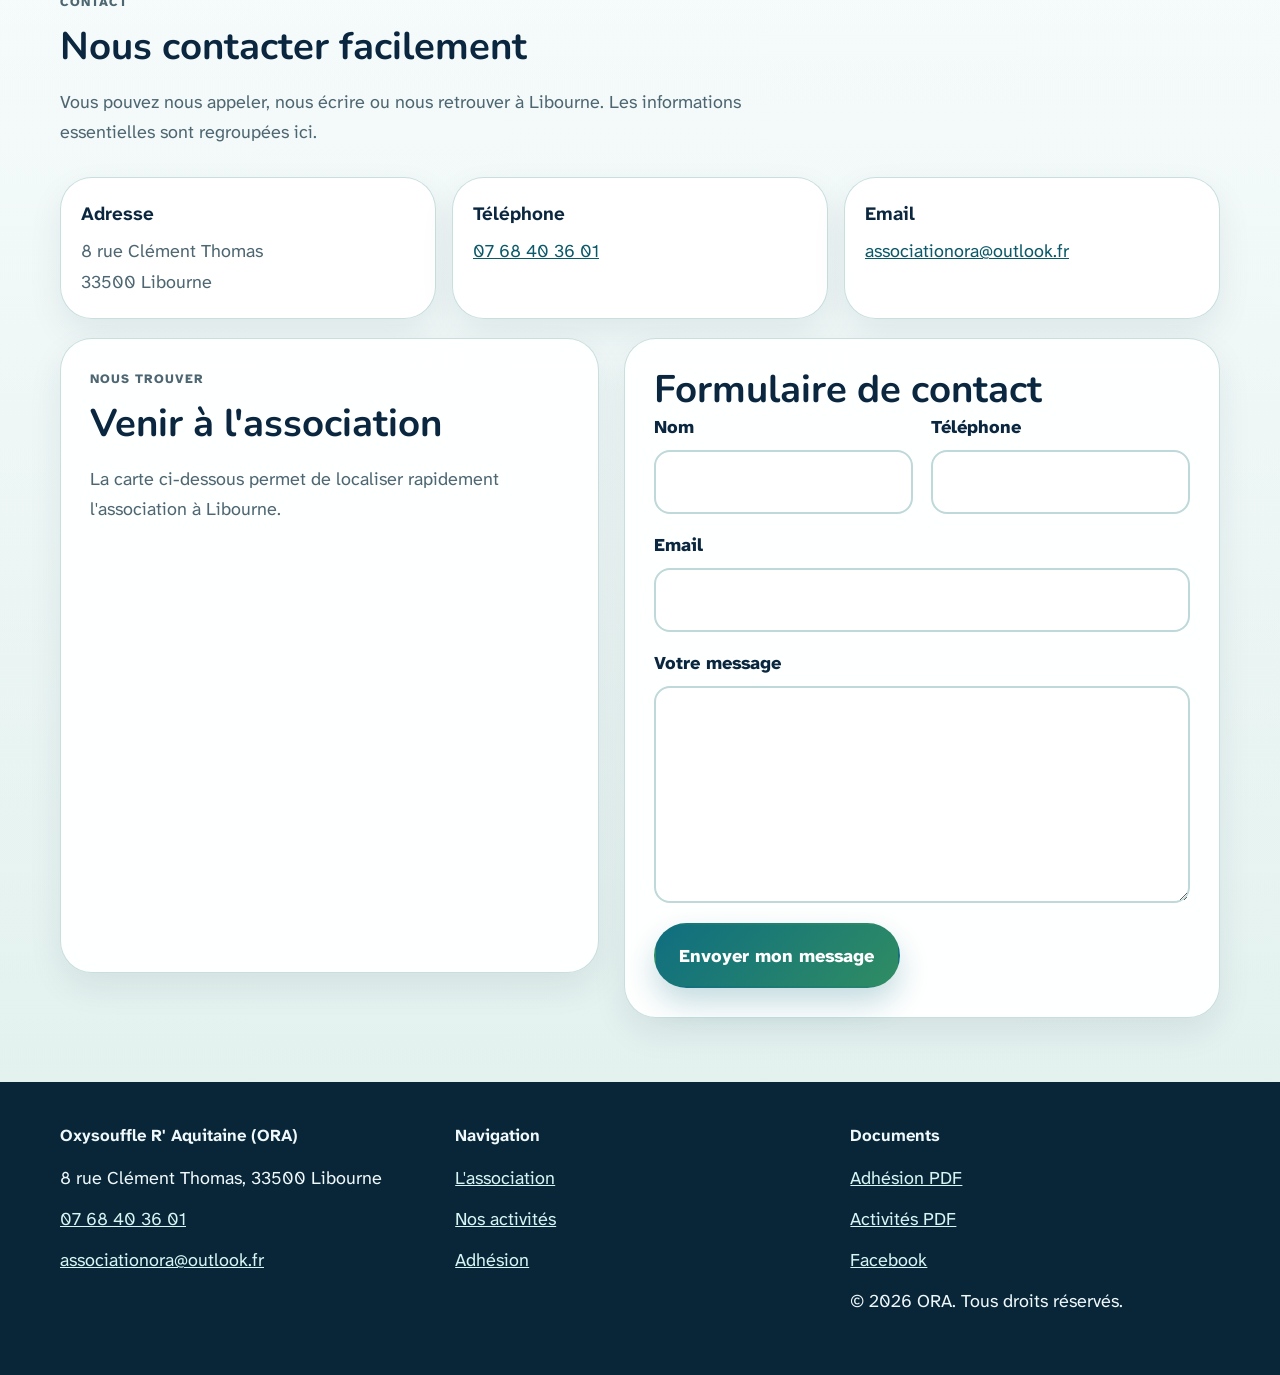
==== commit af0e64fd: "Refine one-page ORA experience" ====
--- a/index.html
+++ b/index.html
@@ -16,12 +16,12 @@
     />
     <link rel="stylesheet" href="styles.css" />
   </head>
-  <body data-page="accueil">
+  <body>
     <a class="skip-link" href="#main-content">Aller au contenu principal</a>
 
     <header class="site-header">
       <div class="container topbar">
-        <a class="brand" href="index.html" aria-label="Accueil Oxysouffle R' Aquitaine">
+        <a class="brand" href="#top" aria-label="Retour en haut de la page ORA">
           <span class="brand-mark brand-mark-image" aria-hidden="true">
             <img src="assets/ora-runner.png" alt="" />
           </span>
@@ -44,241 +44,412 @@
         </button>
 
         <nav class="main-nav" id="main-nav" aria-label="Navigation principale">
-          <a href="index.html">Accueil</a>
-          <a href="pour-qui.html">Pour qui</a>
-          <a href="activites.html">Nos activités</a>
-          <a href="pourquoi-nous-rejoindre.html">Pourquoi nous rejoindre</a>
-          <a href="adhesion.html">Adhésion</a>
-          <a href="contact.html">Contact</a>
+          <a href="#association">L'association</a>
+          <a href="#pour-qui">Pour qui</a>
+          <a href="#activites">Activités</a>
+          <a href="#adhesion">Adhésion</a>
+          <a href="#contact">Contact</a>
         </nav>
       </div>
     </header>
 
     <main id="main-content">
-      <section class="hero">
-        <div class="container hero-grid">
+      <section class="hero" id="top">
+        <div class="container hero-shell">
           <div class="hero-copy reveal">
             <p class="eyebrow">Association locale à Libourne</p>
             <h1>Bouger pour mieux respirer</h1>
             <p class="hero-subtitle">
-              Rejoignez une association qui vous aide à mieux vivre avec votre respiration.
-            </p>
+              ORA vous aide à reprendre confiance, retrouver du souffle et garder une
+              activité adaptée dans un cadre humain, calme et bienveillant.
+            </p>
+
             <div class="hero-actions">
-              <a class="button button-primary" href="adhesion.html">Nous rejoindre</a>
-              <a class="button button-secondary" href="activites.html"
-                >Découvrir nos activités</a
-              >
-            </div>
-            <ul class="hero-highlights" aria-label="Points clés">
-              <li>Activités adaptées à votre rythme</li>
-              <li>Accueil humain, rassurant et bienveillant</li>
-              <li>Navigation pensée pour tous les âges</li>
-            </ul>
-          </div>
-
-          <div class="hero-visual reveal">
-            <img
-              src="assets/photo-marche-ensemble.jpg"
-              alt="Des membres de l'association ORA marchant ensemble en extérieur"
-            />
-          </div>
-        </div>
-      </section>
-
-      <section class="section">
+              <a class="button button-primary" href="#adhesion">Nous rejoindre</a>
+              <a class="button button-secondary" href="#activites">Découvrir les activités</a>
+            </div>
+
+            <div class="hero-pills" aria-label="Repères essentiels">
+              <span class="pill">Activités adaptées</span>
+              <span class="pill">Rythme respecté</span>
+              <span class="pill">Groupe bienveillant</span>
+            </div>
+          </div>
+
+          <div class="hero-visual-stack reveal">
+            <figure class="hero-photo">
+              <img
+                src="assets/photo-marche-ensemble.jpg"
+                alt="Des membres de l'association ORA marchant ensemble en extérieur"
+              />
+            </figure>
+
+            <aside class="hero-note" aria-label="Repères de l'association">
+              <p class="eyebrow">Un cadre rassurant</p>
+              <h2>Un premier pas suffit</h2>
+              <ul class="mini-list">
+                <li>Accueil simple et sans pression</li>
+                <li>Activités progressives</li>
+                <li>Convivialité et lien social</li>
+              </ul>
+            </aside>
+          </div>
+        </div>
+
+        <div class="container trust-grid">
+          <article class="trust-card reveal">
+            <strong>Simple à rejoindre</strong>
+            <p>Un contact direct, un formulaire clair et des documents accessibles.</p>
+          </article>
+          <article class="trust-card reveal">
+            <strong>Adapté à votre souffle</strong>
+            <p>Chaque activité est pensée pour avancer sans brusquer le corps.</p>
+          </article>
+          <article class="trust-card reveal">
+            <strong>Encadré humainement</strong>
+            <p>Vous avancez avec d'autres personnes qui comprennent votre réalité.</p>
+          </article>
+        </div>
+      </section>
+
+      <section class="section section-soft" id="association">
+        <div id="pourquoi" class="section-anchor" aria-hidden="true"></div>
         <div class="container">
           <div class="section-heading reveal">
-            <p class="eyebrow">Présentation</p>
-            <h2>Une association pour avancer ensemble</h2>
+            <p class="eyebrow">L'association</p>
+            <h2>Un accompagnement simple, concret et rassurant</h2>
             <p>
-              Association accompagnant les personnes en insuffisance respiratoire ou
-              atteintes de maladies chroniques.
-            </p>
-          </div>
-
-          <div class="info-band reveal">
-            <div>
-              <strong>Notre mission</strong>
+              ORA accompagne les personnes en insuffisance respiratoire ou atteintes de
+              maladies chroniques grâce à des activités douces, une présence humaine et la
+              force du collectif.
+            </p>
+          </div>
+
+          <div class="story-grid">
+            <article class="panel panel-accent reveal">
+              <p class="eyebrow">Notre mission</p>
+              <h3>Avancer ensemble, sans pression</h3>
               <p>
-                Aider chacun à retrouver confiance, mouvement et sérénité grâce à une
-                pratique physique adaptée et à la force du collectif.
+                L'objectif n'est pas la performance. L'objectif est de retrouver du
+                mouvement, de mieux respirer et de se sentir moins seul dans le quotidien.
               </p>
-            </div>
-            <div>
-              <strong>Notre approche</strong>
+              <ul class="check-list">
+                <li>Améliorer la qualité de vie</li>
+                <li>Rompre l'isolement</li>
+                <li>Retrouver le plaisir de respirer</li>
+              </ul>
+              <p class="quote-line">Ensemble on est plus fort, on ne lâche rien.</p>
+            </article>
+
+            <article class="panel reveal">
+              <p class="eyebrow">Comment ça se passe ?</p>
+              <h3>Un parcours clair en 3 étapes</h3>
+              <ol class="steps-list">
+                <li>
+                  <strong>Vous prenez contact</strong>
+                  <p>Par téléphone, email ou formulaire, selon ce qui vous est le plus simple.</p>
+                </li>
+                <li>
+                  <strong>Nous vous orientons</strong>
+                  <p>Nous vous expliquons les activités et la manière la plus adaptée de commencer.</p>
+                </li>
+                <li>
+                  <strong>Vous avancez à votre rythme</strong>
+                  <p>Vous rejoignez un groupe et progressez sans pression, entouré et soutenu.</p>
+                </li>
+              </ol>
+            </article>
+          </div>
+        </div>
+      </section>
+
+      <section class="section" id="pour-qui">
+        <div class="container audience-grid">
+          <article class="panel reveal">
+            <p class="eyebrow">Pour qui ?</p>
+            <h2>Pour les personnes atteintes de maladies chroniques</h2>
+            <p>
+              ORA accueille les personnes qui souhaitent garder ou reprendre une activité
+              physique douce dans un environnement clair, accessible et bienveillant.
+            </p>
+
+            <div class="tag-cloud" aria-label="Pathologies concernées">
+              <span>BPCO</span>
+              <span>Apnée du sommeil</span>
+              <span>Maladies cardiovasculaires</span>
+              <span>Obésité</span>
+              <span>Affections longue durée</span>
+            </div>
+
+            <p class="support-line">
+              Vous n'êtes pas seul. Chez ORA, chacun avance à sa cadence.
+            </p>
+          </article>
+
+          <article class="support-card reveal">
+            <figure class="photo-panel">
+              <img
+                src="assets/photo-relaxation.jpg"
+                alt="Moment calme et rassurant pendant une activité de l'association ORA"
+              />
+            </figure>
+            <div class="support-copy">
+              <p class="eyebrow">Un message rassurant</p>
+              <h3>Un lieu pour reprendre confiance</h3>
               <p>
-                Des activités douces, encadrées et conviviales, dans une ambiance simple,
-                claire et rassurante.
+                Beaucoup de personnes hésitent à reprendre une activité. Ici, tout est pensé
+                pour commencer simplement et se sentir en sécurité.
               </p>
             </div>
-          </div>
-        </div>
-      </section>
-
-      <section class="section section-soft">
+          </article>
+        </div>
+      </section>
+
+      <section class="section section-soft" id="activites">
         <div class="container">
           <div class="section-heading reveal">
-            <p class="eyebrow">Les bénéfices</p>
-            <h2>Ce que l’association peut vous apporter</h2>
-            <p>Des gestes simples, réguliers et adaptés pour mieux vivre au quotidien.</p>
-          </div>
-
-          <div class="cards-grid">
-            <article class="card reveal">
-              <div class="icon-circle" aria-hidden="true">
-                <svg viewBox="0 0 24 24" focusable="false">
-                  <path
-                    d="M12 3a5 5 0 0 1 5 5v2h1a3 3 0 1 1 0 6h-1v1a5 5 0 1 1-10 0v-1H6a3 3 0 1 1 0-6h1V8a5 5 0 0 1 5-5Z"
+            <p class="eyebrow">Nos activités</p>
+            <h2>Des activités adaptées à votre rythme</h2>
+            <p>
+              Les activités ORA sont progressives, encadrées et pensées pour respecter votre
+              souffle, votre fatigue et votre rythme.
+            </p>
+          </div>
+
+          <div class="activities-showcase">
+            <div class="visual-cluster reveal">
+              <figure class="cluster-main">
+                <img
+                  src="assets/photo-marche-chemin.jpg"
+                  alt="Participants ORA marchant ensemble sur un chemin"
+                />
+              </figure>
+              <div class="cluster-side">
+                <figure class="cluster-small">
+                  <img
+                    src="assets/photo-activite-adaptee.jpg"
+                    alt="Séance d'activité physique adaptée avec plusieurs participants"
                   />
-                </svg>
-              </div>
-              <h3>Rompre l’isolement</h3>
+                </figure>
+                <figure class="cluster-small">
+                  <img
+                    src="assets/photo-sortie-groupe.jpg"
+                    alt="Sortie conviviale d'un groupe de l'association ORA"
+                  />
+                </figure>
+              </div>
+            </div>
+
+            <div class="activity-list">
+              <article class="activity-item reveal">
+                <span class="activity-icon" aria-hidden="true">01</span>
+                <div>
+                  <h3>Marches adaptées</h3>
+                  <p>Des marches hebdomadaires pour reprendre le mouvement en douceur.</p>
+                </div>
+              </article>
+
+              <article class="activity-item reveal">
+                <span class="activity-icon" aria-hidden="true">02</span>
+                <div>
+                  <h3>Marche nordique</h3>
+                  <p>Une pratique progressive qui aide à travailler l'endurance et la posture.</p>
+                </div>
+              </article>
+
+              <article class="activity-item reveal">
+                <span class="activity-icon" aria-hidden="true">03</span>
+                <div>
+                  <h3>Activités physiques adaptées</h3>
+                  <p>Des exercices simples pour la mobilité, l'équilibre et la respiration.</p>
+                </div>
+              </article>
+
+              <article class="activity-item reveal">
+                <span class="activity-icon" aria-hidden="true">04</span>
+                <div>
+                  <h3>Sorties culturelles et loisirs</h3>
+                  <p>Des moments conviviaux pour préserver le lien social et partager.</p>
+                </div>
+              </article>
+            </div>
+          </div>
+
+          <div class="cta-strip reveal">
+            <div>
+              <strong>Venez marcher avec nous</strong>
+              <p>Vous êtes encouragé, jamais brusqué. Les activités sont adaptées à votre rythme.</p>
+            </div>
+            <a class="button button-primary" href="#adhesion">Faire une demande d'adhésion</a>
+          </div>
+        </div>
+      </section>
+
+      <section class="section" id="adhesion">
+        <div class="container join-grid">
+          <aside class="join-side reveal">
+            <article class="panel panel-compact">
+              <p class="eyebrow">Adhésion</p>
+              <h2>Rejoindre l'association simplement</h2>
               <p>
-                Rencontrez d’autres personnes qui vivent des situations proches de la
-                vôtre, dans un cadre bienveillant.
+                Remplissez le formulaire. Si aucun service d'envoi n'est configuré, votre
+                messagerie s'ouvrira avec votre demande préremplie.
               </p>
             </article>
 
-            <article class="card reveal">
-              <div class="icon-circle" aria-hidden="true">
-                <svg viewBox="0 0 24 24" focusable="false">
-                  <path d="M12 21c-4.7-2.8-8-6.1-8-10a4.8 4.8 0 0 1 8-3.5A4.8 4.8 0 0 1 20 11c0 3.9-3.3 7.2-8 10Z" />
-                </svg>
-              </div>
-              <h3>Améliorer la qualité de vie</h3>
+            <article class="panel panel-compact reveal">
+              <p class="eyebrow">Avant de remplir</p>
+              <ul class="check-list">
+                <li>Préparez vos coordonnées complètes</li>
+                <li>Indiquez le montant de cotisation prévu</li>
+                <li>Ajoutez un message si vous avez une question</li>
+              </ul>
+              <div class="resource-links">
+                <a href="flyer-adhesion.pdf" target="_blank" rel="noopener">Bulletin d'adhésion PDF</a>
+                <a href="flyer-activites.pdf" target="_blank" rel="noopener">Présentation des activités PDF</a>
+              </div>
+            </article>
+          </aside>
+
+          <form class="form-card reveal" data-form-type="adhesion" novalidate>
+            <h2>Demande d'adhésion</h2>
+            <div class="form-grid">
+              <div class="field">
+                <label for="last-name">Nom</label>
+                <input id="last-name" name="nom" type="text" autocomplete="family-name" required />
+              </div>
+              <div class="field">
+                <label for="first-name">Prénom</label>
+                <input id="first-name" name="prenom" type="text" autocomplete="given-name" required />
+              </div>
+              <div class="field">
+                <label for="birth-date">Date de naissance</label>
+                <input id="birth-date" name="dateNaissance" type="date" required />
+              </div>
+              <div class="field">
+                <label for="phone">Téléphone</label>
+                <input id="phone" name="telephone" type="tel" autocomplete="tel" required />
+              </div>
+              <div class="field field-full">
+                <label for="address">Adresse</label>
+                <input id="address" name="adresse" type="text" autocomplete="street-address" required />
+              </div>
+              <div class="field field-full">
+                <label for="email">Email</label>
+                <input id="email" name="email" type="email" autocomplete="email" required />
+              </div>
+              <div class="field">
+                <label for="amount">Montant cotisation</label>
+                <input
+                  id="amount"
+                  name="montantCotisation"
+                  type="number"
+                  min="0"
+                  step="0.01"
+                  inputmode="decimal"
+                  placeholder="Ex. 25"
+                  required
+                />
+              </div>
+              <div class="field">
+                <label for="membership-note">Message complémentaire</label>
+                <input id="membership-note" name="message" type="text" placeholder="Optionnel" />
+              </div>
+            </div>
+
+            <div class="form-note">
               <p>
-                Bouger régulièrement aide à mieux respirer, à reprendre confiance et à se
-                sentir plus autonome.
+                Vos données servent uniquement à traiter votre demande et à vous recontacter.
               </p>
-            </article>
-
-            <article class="card reveal">
-              <div class="icon-circle" aria-hidden="true">
-                <svg viewBox="0 0 24 24" focusable="false">
-                  <path
-                    d="M3 17c2.5 0 3.8-1.5 5-3 1.4-1.7 2.7-3 5-3s3.6 1.3 5 3c1.2 1.5 2.5 3 5 3v3c-3.8 0-5.8-2.2-7.1-3.8-.9-1.2-1.5-1.9-2.9-1.9s-2 .7-3 1.9C8.8 17.8 6.8 20 3 20v-3Zm10-13 5 5h-3v6h-4V9H8l5-5Z"
-                  />
-                </svg>
-              </div>
-              <h3>Pratiquer une activité adaptée</h3>
-              <p>
-                Chaque activité est pensée pour respecter votre rythme, votre souffle et
-                votre niveau de fatigue.
-              </p>
-            </article>
-          </div>
-        </div>
-      </section>
-
-      <section class="section">
-        <div class="container split-panel">
-          <div class="split-copy reveal">
-            <p class="eyebrow">Un rythme respecté</p>
-            <h2>Vous avancez à votre cadence</h2>
-            <p>
-              Chez ORA, personne ne vous demande d’aller trop vite. L’important est de
-              bouger, respirer et progresser pas à pas, entouré d’un groupe attentif.
-            </p>
-            <a class="button button-secondary" href="pour-qui.html">Voir pour qui</a>
-          </div>
-          <div class="split-visual reveal">
-            <img
-              src="assets/photo-marche-chemin.jpg"
-              alt="Marche adaptée de l'association ORA sur un chemin en pleine nature"
-            />
-          </div>
-        </div>
-      </section>
-
-      <section class="section">
+            </div>
+
+            <div class="form-actions">
+              <button class="button button-primary" type="submit">
+                Envoyer ma demande d'adhésion
+              </button>
+              <p class="form-status" role="status" aria-live="polite"></p>
+            </div>
+          </form>
+        </div>
+      </section>
+
+      <section class="section section-soft" id="contact">
         <div class="container">
           <div class="section-heading reveal">
-            <p class="eyebrow">La vie de l’association</p>
-            <h2>Des moments concrets, vécus ensemble</h2>
+            <p class="eyebrow">Contact</p>
+            <h2>Nous contacter facilement</h2>
             <p>
-              Les photos des flyers montrent les marches, les activités adaptées et les
-              sorties conviviales organisées par ORA.
-            </p>
-          </div>
-
-          <div class="photo-gallery">
-            <article class="photo-card reveal">
-              <figure>
-                <img
-                  src="assets/photo-marche-route.jpg"
-                  alt="Petit groupe de marche ORA avançant ensemble sur une route"
-                />
-                <figcaption>
-                  <strong>Marches hebdomadaires</strong>
-                  Un cadre simple et rassurant pour reprendre une activité physique.
-                </figcaption>
-              </figure>
-            </article>
-
-            <article class="photo-card reveal">
-              <figure>
-                <img
-                  src="assets/photo-activite-adaptee.jpg"
-                  alt="Séance d'activité physique adaptée en salle avec plusieurs participants"
-                />
-                <figcaption>
-                  <strong>Activité adaptée</strong>
-                  Des exercices accessibles pour travailler souffle, équilibre et mobilité.
-                </figcaption>
-              </figure>
-            </article>
-
-            <article class="photo-card reveal">
-              <figure>
-                <img
-                  src="assets/photo-sortie-groupe.jpg"
-                  alt="Photo de groupe ORA lors d'une sortie conviviale"
-                />
-                <figcaption>
-                  <strong>Sorties et lien social</strong>
-                  Se retrouver autrement pour rompre l’isolement et partager.
-                </figcaption>
-              </figure>
-            </article>
-          </div>
-        </div>
-      </section>
-
-      <section class="section cta-section">
-        <div class="container cta-panel reveal">
-          <div>
-            <p class="eyebrow">Passer à l’action</p>
-            <h2>Venez marcher avec nous</h2>
-            <p>
-              Découvrez des activités simples et encadrées pour reprendre confiance et
-              mieux respirer au quotidien.
-            </p>
-          </div>
-          <a class="button button-primary" href="adhesion.html">Faire une demande d’adhésion</a>
-        </div>
-      </section>
-
-      <section class="section section-soft">
-        <div class="container">
-          <div class="section-heading reveal">
-            <p class="eyebrow">Documents utiles</p>
-            <h2>Retrouver les informations essentielles</h2>
-            <p>
-              Les documents de l’association restent accessibles en PDF, dans une
-              présentation plus simple et plus directe.
-            </p>
-          </div>
-          <div class="resource-grid">
-            <a class="resource-card reveal" href="flyer-adhesion.pdf" target="_blank" rel="noopener">
-              <h3>Bulletin d’adhésion</h3>
-              <p>Consulter ou télécharger le document d’adhésion de l’association.</p>
-              <span class="resource-link">Ouvrir le PDF</span>
-            </a>
-            <a class="resource-card reveal" href="flyer-activites.pdf" target="_blank" rel="noopener">
-              <h3>Présentation des activités</h3>
-              <p>Retrouver le document qui présente les marches et la vie d’ORA.</p>
-              <span class="resource-link">Ouvrir le PDF</span>
-            </a>
+              Vous pouvez nous appeler, nous écrire ou nous retrouver à Libourne. Les
+              informations essentielles sont regroupées ici.
+            </p>
+          </div>
+
+          <div class="contact-strip">
+            <article class="contact-tile reveal">
+              <strong>Adresse</strong>
+              <p>8 rue Clément Thomas<br />33500 Libourne</p>
+            </article>
+            <article class="contact-tile reveal">
+              <strong>Téléphone</strong>
+              <p><a href="tel:+33768403601">07 68 40 36 01</a></p>
+            </article>
+            <article class="contact-tile reveal">
+              <strong>Email</strong>
+              <p><a href="mailto:associationora@outlook.fr">associationora@outlook.fr</a></p>
+            </article>
+          </div>
+
+          <div class="map-contact-grid">
+            <div class="map-card reveal">
+              <div>
+                <p class="eyebrow">Nous trouver</p>
+                <h2>Venir à l'association</h2>
+                <p>
+                  La carte ci-dessous permet de localiser rapidement l'association à Libourne.
+                </p>
+              </div>
+              <div class="map-frame">
+                <iframe
+                  title="Carte Google Maps de l'association ORA à Libourne"
+                  src="https://www.google.com/maps?q=8%20rue%20Cl%C3%A9ment%20Thomas%2C%2033500%20Libourne&z=15&output=embed"
+                  loading="lazy"
+                  referrerpolicy="no-referrer-when-downgrade"
+                ></iframe>
+              </div>
+            </div>
+
+            <form class="form-card reveal" data-form-type="contact" novalidate>
+              <h2>Formulaire de contact</h2>
+              <div class="form-grid">
+                <div class="field">
+                  <label for="contact-name">Nom</label>
+                  <input id="contact-name" name="nom" type="text" autocomplete="name" required />
+                </div>
+                <div class="field">
+                  <label for="contact-phone">Téléphone</label>
+                  <input id="contact-phone" name="telephone" type="tel" autocomplete="tel" />
+                </div>
+                <div class="field field-full">
+                  <label for="contact-email">Email</label>
+                  <input
+                    id="contact-email"
+                    name="email"
+                    type="email"
+                    autocomplete="email"
+                    required
+                  />
+                </div>
+                <div class="field field-full">
+                  <label for="contact-message">Votre message</label>
+                  <textarea id="contact-message" name="message" rows="6" required></textarea>
+                </div>
+              </div>
+
+              <div class="form-actions">
+                <button class="button button-primary" type="submit">Envoyer mon message</button>
+                <p class="form-status" role="status" aria-live="polite"></p>
+              </div>
+            </form>
           </div>
         </div>
       </section>
@@ -293,13 +464,16 @@
           <p><a href="mailto:associationora@outlook.fr">associationora@outlook.fr</a></p>
         </div>
         <div>
-          <h2>Liens utiles</h2>
-          <p><a href="contact.html">Nous contacter</a></p>
+          <h2>Navigation</h2>
+          <p><a href="#association">L'association</a></p>
+          <p><a href="#activites">Nos activités</a></p>
+          <p><a href="#adhesion">Adhésion</a></p>
+        </div>
+        <div>
+          <h2>Documents</h2>
+          <p><a href="flyer-adhesion.pdf" target="_blank" rel="noopener">Adhésion PDF</a></p>
+          <p><a href="flyer-activites.pdf" target="_blank" rel="noopener">Activités PDF</a></p>
           <p><a href="#" aria-label="Page Facebook ORA, lien à compléter">Facebook</a></p>
-        </div>
-        <div>
-          <h2>ORA</h2>
-          <p>Association locale dédiée au mieux-être respiratoire et au lien social.</p>
           <p>&copy; 2026 ORA. Tous droits réservés.</p>
         </div>
       </div>
--- a/styles.css
+++ b/styles.css
@@ -1,23 +1,24 @@
 :root {
-  --color-bg: #f4fbfa;
-  --color-surface: #ffffff;
-  --color-surface-soft: #eaf6f6;
-  --color-surface-strong: #d9efea;
-  --color-text: #14313f;
-  --color-heading: #0a2740;
-  --color-muted: #48606c;
-  --color-border: #b6d5d9;
+  --color-bg: #f2f8f7;
+  --color-surface: rgba(255, 255, 255, 0.94);
+  --color-surface-strong: #ffffff;
+  --color-soft: #e8f5f2;
+  --color-soft-strong: #d8ece8;
+  --color-border: #bfd8d9;
+  --color-border-strong: #9cc3c7;
+  --color-text: #173443;
+  --color-heading: #0b2740;
+  --color-muted: #4d6671;
   --color-primary: #0f6e80;
-  --color-primary-strong: #0a5b69;
+  --color-primary-strong: #0a5868;
   --color-secondary: #2f8d63;
-  --color-accent: #ecf7f1;
   --color-focus: #0f6e80;
-  --shadow-soft: 0 18px 45px rgba(10, 39, 64, 0.08);
-  --shadow-card: 0 12px 30px rgba(10, 39, 64, 0.07);
+  --shadow-soft: 0 18px 42px rgba(10, 39, 64, 0.08);
+  --shadow-card: 0 14px 34px rgba(10, 39, 64, 0.08);
   --radius-small: 1rem;
-  --radius-medium: 1.6rem;
-  --radius-large: 2.2rem;
-  --max-width: 1180px;
+  --radius-medium: 1.5rem;
+  --radius-large: 2rem;
+  --max-width: 1160px;
   --transition: 220ms ease;
 }
 
@@ -34,8 +35,9 @@
 body {
   margin: 0;
   background:
-    radial-gradient(circle at top left, rgba(47, 141, 99, 0.12), transparent 34%),
-    linear-gradient(180deg, #f8fdfc 0%, #edf7f8 48%, #f5fbfb 100%);
+    radial-gradient(circle at top left, rgba(47, 141, 99, 0.13), transparent 34%),
+    radial-gradient(circle at top right, rgba(15, 110, 128, 0.08), transparent 28%),
+    linear-gradient(180deg, #f8fdfc 0%, #eef8f8 48%, #f6fbfb 100%);
   color: var(--color-text);
   font-family: "Atkinson Hyperlegible Next", "Trebuchet MS", Verdana, sans-serif;
   font-size: 1.125rem;
@@ -87,61 +89,48 @@
   margin: 0 auto;
 }
 
-.narrow {
-  max-width: 760px;
-}
-
 .site-header {
   position: sticky;
   top: 0;
   z-index: 40;
-  backdrop-filter: blur(12px);
-  background: rgba(255, 255, 255, 0.94);
-  border-bottom: 1px solid rgba(182, 213, 217, 0.9);
+  backdrop-filter: blur(14px);
+  background: rgba(255, 255, 255, 0.9);
+  border-bottom: 1px solid rgba(191, 216, 217, 0.92);
 }
 
 .topbar {
+  position: relative;
   display: flex;
   align-items: center;
   justify-content: space-between;
   gap: 1rem;
-  min-height: 5rem;
-  padding: 0.7rem 0;
+  min-height: 5.25rem;
+  padding: 0.75rem 0;
 }
 
 .brand {
   display: inline-flex;
   align-items: center;
   gap: 0.85rem;
+  color: var(--color-heading);
   text-decoration: none;
-  color: var(--color-heading);
 }
 
 .brand-mark {
   display: grid;
   place-items: center;
-  width: 3.35rem;
-  height: 3.35rem;
-  border-radius: 1.1rem;
-  background: linear-gradient(135deg, #0f6e80 0%, #3ea178 100%);
-  color: #ffffff;
-  font-family: "Nunito", "Trebuchet MS", sans-serif;
-  font-size: 1.1rem;
-  font-weight: 800;
-  letter-spacing: 0.08em;
+  width: 3rem;
+  height: 3rem;
+  border-radius: 1rem;
 }
 
 .brand-mark-image {
-  width: 2.15rem;
-  height: 2.15rem;
-  background: transparent;
-  border-radius: 0;
+  width: 2.2rem;
+  height: 2.2rem;
   flex: 0 0 auto;
-  overflow: hidden;
 }
 
 .brand-mark-image img {
-  display: block;
   width: 100%;
   height: 100%;
   object-fit: contain;
@@ -153,7 +142,7 @@
 }
 
 .brand-text strong {
-  font-size: 1.04rem;
+  font-size: 1.05rem;
 }
 
 .brand-text span {
@@ -164,17 +153,15 @@
 .main-nav {
   display: flex;
   align-items: center;
-  flex-wrap: wrap;
-  justify-content: flex-end;
   gap: 0.45rem;
 }
 
 .main-nav a {
-  padding: 0.78rem 0.95rem;
+  padding: 0.75rem 0.95rem;
   border-radius: 999px;
   color: var(--color-heading);
+  font-size: 0.98rem;
   font-weight: 700;
-  font-size: 0.98rem;
   text-decoration: none;
   transition:
     background-color var(--transition),
@@ -191,9 +178,9 @@
 
 .menu-toggle {
   display: none;
-  width: 3.4rem;
-  height: 3.4rem;
-  padding: 0.6rem;
+  width: 3.2rem;
+  height: 3.2rem;
+  padding: 0.55rem;
   border: 1px solid var(--color-border);
   border-radius: 1rem;
   background: #ffffff;
@@ -209,96 +196,119 @@
   background: var(--color-heading);
 }
 
-.hero,
-.page-hero {
+.hero {
   position: relative;
   overflow: hidden;
-}
-
-.hero::before,
-.page-hero::before {
+  padding: 3.2rem 0 1.6rem;
+}
+
+.hero::before {
   content: "";
   position: absolute;
   inset: 0;
   background:
-    radial-gradient(circle at 10% 10%, rgba(47, 141, 99, 0.16), transparent 22%),
-    radial-gradient(circle at 90% 20%, rgba(15, 110, 128, 0.12), transparent 24%);
+    radial-gradient(circle at 12% 12%, rgba(47, 141, 99, 0.16), transparent 22%),
+    radial-gradient(circle at 88% 18%, rgba(15, 110, 128, 0.11), transparent 22%);
   pointer-events: none;
 }
 
-.hero {
-  padding: 3.2rem 0 2.2rem;
-}
-
-.page-hero {
-  padding: 4.2rem 0 2.2rem;
-}
-
-.hero-grid,
-.split-panel,
-.contact-layout,
-.form-layout,
-.map-card {
-  display: grid;
-  gap: 2rem;
+.hero-shell,
+.story-grid,
+.audience-grid,
+.activities-showcase,
+.join-grid,
+.map-contact-grid,
+.footer-grid {
+  display: grid;
+  gap: 1.6rem;
+}
+
+.hero-shell {
+  grid-template-columns: minmax(0, 1.05fr) minmax(0, 0.95fr);
   align-items: center;
 }
 
-.hero-grid {
-  grid-template-columns: 1.1fr 0.9fr;
-}
-
 .hero-copy h1,
-.page-hero h1 {
+.section-heading h2,
+.panel h2,
+.panel h3,
+.join-side h2,
+.form-card h2,
+.map-card h2 {
   margin: 0;
   color: var(--color-heading);
   font-family: "Nunito", "Trebuchet MS", sans-serif;
-  font-size: clamp(2.4rem, 4vw, 4.25rem);
-  line-height: 1.08;
+}
+
+.hero-copy h1 {
+  font-size: clamp(2.7rem, 4.4vw, 4.5rem);
+  line-height: 1.03;
+  letter-spacing: -0.03em;
 }
 
 .hero-subtitle,
-.page-hero p,
 .section-heading p,
-.card p,
-.list-card p,
-.benefit-row p,
+.panel p,
+.support-copy p,
+.activity-item p,
 .form-note p,
-.form-status,
-.contact-card p,
-.map-copy p,
-.quote-panel p {
+.contact-tile p,
+.map-card p,
+.trust-card p,
+.cta-strip p {
   color: var(--color-muted);
 }
 
 .hero-subtitle {
-  margin: 1.2rem 0 0;
-  max-width: 36rem;
+  margin: 1.15rem 0 0;
+  max-width: 38rem;
   font-size: 1.34rem;
 }
 
 .eyebrow {
   margin: 0 0 0.75rem;
   color: var(--color-primary-strong);
+  font-size: 0.8rem;
   font-weight: 800;
   letter-spacing: 0.08em;
   text-transform: uppercase;
-  font-size: 0.8rem;
 }
 
 .hero-actions,
-.form-actions {
+.form-actions,
+.resource-links,
+.hero-pills {
   display: flex;
   flex-wrap: wrap;
   gap: 1rem;
+}
+
+.hero-actions {
   margin-top: 1.8rem;
+}
+
+.hero-pills {
+  margin-top: 1.4rem;
+}
+
+.pill {
+  display: inline-flex;
+  align-items: center;
+  min-height: 2.8rem;
+  padding: 0.65rem 1rem;
+  border-radius: 999px;
+  background: rgba(255, 255, 255, 0.84);
+  border: 1px solid rgba(191, 216, 217, 0.84);
+  color: var(--color-heading);
+  font-weight: 700;
+  box-shadow: var(--shadow-soft);
 }
 
 .button {
   display: inline-flex;
   align-items: center;
   justify-content: center;
-  min-height: 3.6rem;
+  min-height: 3.55rem;
   padding: 0.95rem 1.45rem;
   border: 2px solid transparent;
   border-radius: 999px;
@@ -307,9 +317,9 @@
   transition:
     transform var(--transition),
     background-color var(--transition),
-    color var(--transition),
     border-color var(--transition),
-    box-shadow var(--transition);
+    box-shadow var(--transition),
+    color var(--transition);
   cursor: pointer;
 }
 
@@ -320,83 +330,130 @@
 .button-primary {
   background: linear-gradient(135deg, #0f6e80 0%, #2f8d63 100%);
   color: #ffffff;
-  box-shadow: 0 14px 28px rgba(15, 110, 128, 0.24);
+  box-shadow: 0 15px 30px rgba(15, 110, 128, 0.24);
 }
 
 .button-primary:hover {
   color: #ffffff;
-  box-shadow: 0 18px 35px rgba(15, 110, 128, 0.28);
 }
 
 .button-secondary {
-  background: #ffffff;
+  background: rgba(255, 255, 255, 0.92);
   border-color: var(--color-border);
   color: var(--color-heading);
 }
 
-.hero-highlights,
+.hero-visual-stack {
+  display: grid;
+  gap: 1rem;
+}
+
+.hero-photo,
+.cluster-main,
+.cluster-small,
+.photo-panel {
+  margin: 0;
+}
+
+.hero-photo img,
+.cluster-main img,
+.cluster-small img,
+.photo-panel img {
+  width: 100%;
+  object-fit: cover;
+  border-radius: 1.8rem;
+  box-shadow: var(--shadow-card);
+  background: #f4fbfa;
+}
+
+.hero-photo img,
+.photo-panel img {
+  aspect-ratio: 4 / 3;
+}
+
+.hero-note {
+  padding: 1.4rem 1.45rem;
+  border-radius: var(--radius-large);
+  background: linear-gradient(180deg, rgba(255, 255, 255, 0.96), rgba(232, 245, 242, 0.96));
+  border: 1px solid rgba(191, 216, 217, 0.9);
+  box-shadow: var(--shadow-card);
+}
+
+.hero-note h2 {
+  margin: 0;
+  color: var(--color-heading);
+  font-family: "Nunito", "Trebuchet MS", sans-serif;
+  font-size: clamp(1.65rem, 3vw, 2.2rem);
+  line-height: 1.15;
+}
+
+.mini-list,
 .check-list {
-  margin: 1.5rem 0 0;
+  margin: 1.1rem 0 0;
   padding: 0;
   list-style: none;
 }
 
-.hero-highlights li,
+.mini-list li,
 .check-list li {
   position: relative;
   margin-bottom: 0.8rem;
-  padding-left: 1.8rem;
+  padding-left: 1.6rem;
   font-weight: 600;
 }
 
-.hero-highlights li::before,
+.mini-list li::before,
 .check-list li::before {
   content: "";
   position: absolute;
   top: 0.72rem;
   left: 0;
-  width: 0.7rem;
-  height: 0.7rem;
+  width: 0.68rem;
+  height: 0.68rem;
   border-radius: 999px;
   background: linear-gradient(135deg, #0f6e80 0%, #2f8d63 100%);
   transform: translateY(-50%);
 }
 
-.hero-visual,
-.split-visual {
-  position: relative;
-  padding: 1rem;
-}
-
-.hero-visual img,
-.split-visual img {
-  width: 100%;
-  aspect-ratio: 4 / 3;
-  border-radius: 1.8rem;
+.trust-grid {
+  display: grid;
+  grid-template-columns: repeat(3, minmax(0, 1fr));
+  gap: 1rem;
+  margin-top: 1.4rem;
+}
+
+.trust-card,
+.panel,
+.support-card,
+.activity-item,
+.contact-tile,
+.form-card,
+.map-card {
+  background: var(--color-surface);
+  border: 1px solid rgba(191, 216, 217, 0.84);
+  border-radius: var(--radius-large);
   box-shadow: var(--shadow-card);
-  object-fit: cover;
-  background: #f5fbfb;
-}
-
-.hero-visual::before,
-.split-visual::before {
-  content: "";
-  position: absolute;
-  inset: auto 0 0 auto;
-  width: 78%;
-  height: 78%;
-  border-radius: 2rem;
-  background: rgba(255, 255, 255, 0.76);
-  box-shadow: var(--shadow-soft);
-  z-index: -1;
+}
+
+.trust-card {
+  padding: 1.25rem 1.2rem;
+}
+
+.trust-card strong,
+.contact-tile strong {
+  display: block;
+  margin-bottom: 0.35rem;
+  color: var(--color-heading);
+  font-size: 1.18rem;
 }
 
 .section {
-  padding: 2rem 0 4.4rem;
+  padding: 2rem 0 4rem;
+  scroll-margin-top: 6.5rem;
 }
 
 .section-soft {
-  background: linear-gradient(180deg, rgba(255, 255, 255, 0.25), rgba(217, 239, 234, 0.48));
+  background: linear-gradient(180deg, rgba(255, 255, 255, 0.28), rgba(216, 236, 232, 0.64));
 }
 
 .section-heading {
@@ -405,353 +462,239 @@
 }
 
 .section-heading h2,
-.split-copy h2,
-.cta-panel h2,
-.reassurance-panel h2,
-.emphasis-card h2,
-.quote-panel h2,
-.contact-card h2,
+.panel h2,
+.panel h3,
 .form-card h2,
-.map-copy h2 {
-  margin: 0;
-  color: var(--color-heading);
-  font-family: "Nunito", "Trebuchet MS", sans-serif;
-  font-size: clamp(1.8rem, 3vw, 2.8rem);
-  line-height: 1.18;
-}
-
-.info-band,
-.cta-panel,
-.reassurance-panel,
-.emphasis-card,
-.quote-panel,
-.contact-card,
+.map-card h2 {
+  font-size: clamp(1.95rem, 3vw, 2.95rem);
+  line-height: 1.14;
+}
+
+.panel,
 .form-card,
 .map-card {
-  background: rgba(255, 255, 255, 0.92);
-  border: 1px solid rgba(182, 213, 217, 0.8);
-  border-radius: var(--radius-large);
-  box-shadow: var(--shadow-card);
-}
-
-.info-band {
-  display: grid;
+  padding: 1.8rem;
+}
+
+.story-grid {
   grid-template-columns: repeat(2, minmax(0, 1fr));
-  gap: 1.5rem;
-  padding: 1.75rem;
-}
-
-.cards-grid,
-.list-grid {
-  display: grid;
-  grid-template-columns: repeat(3, minmax(0, 1fr));
-  gap: 1.35rem;
-}
-
-.photo-gallery,
-.flyers-grid,
-.resource-grid {
-  display: grid;
-  gap: 1.35rem;
-}
-
-.photo-gallery {
-  grid-template-columns: repeat(3, minmax(0, 1fr));
-}
-
-.flyers-grid {
-  grid-template-columns: repeat(2, minmax(0, 1fr));
-}
-
-.resource-grid {
-  grid-template-columns: repeat(2, minmax(0, 1fr));
-  margin-top: 1.4rem;
-}
-
-.card,
-.list-card,
-.photo-card,
-.flyer-card,
-.resource-card {
-  height: 100%;
-  padding: 1.65rem;
-  background: rgba(255, 255, 255, 0.94);
-  border: 1px solid rgba(182, 213, 217, 0.78);
-  border-radius: var(--radius-medium);
-  box-shadow: var(--shadow-card);
-}
-
-.activity-card {
+}
+
+.panel-accent {
+  background:
+    linear-gradient(140deg, rgba(15, 110, 128, 0.08), rgba(47, 141, 99, 0.12)),
+    rgba(255, 255, 255, 0.98);
+}
+
+.quote-line {
+  margin: 1.25rem 0 0;
+  color: var(--color-heading);
+  font-family: "Nunito", "Trebuchet MS", sans-serif;
+  font-size: 1.35rem;
+  line-height: 1.3;
+}
+
+.steps-list {
+  margin: 1rem 0 0;
+  padding: 0;
+  list-style: none;
+  counter-reset: steps;
+}
+
+.steps-list li {
   position: relative;
-  overflow: hidden;
-  display: flex;
-  flex-direction: column;
-}
-
-.activity-card::after {
-  content: "";
+  margin-bottom: 1rem;
+  padding: 0 0 0 4rem;
+}
+
+.steps-list li::before {
+  counter-increment: steps;
+  content: counter(steps);
   position: absolute;
-  inset: 0;
-  background: linear-gradient(180deg, transparent 0%, rgba(217, 239, 234, 0.32) 100%);
-  pointer-events: none;
-}
-
-.card-visual {
-  width: 100%;
-  margin-bottom: 1rem;
-  border-radius: 1.35rem;
-  aspect-ratio: 16 / 10;
-  object-fit: cover;
-  background: #f4fbfa;
-  box-shadow: 0 10px 24px rgba(10, 39, 64, 0.08);
-}
-
-.card h3,
-.list-card h3 {
-  margin: 0 0 0.65rem;
-  color: var(--color-heading);
-  font-size: 1.5rem;
-}
-
-.photo-card {
-  padding: 0.9rem;
-}
-
-.photo-card figure,
-.flyer-card figure {
+  top: 0.1rem;
+  left: 0;
+  display: grid;
+  place-items: center;
+  width: 2.6rem;
+  height: 2.6rem;
+  border-radius: 0.9rem;
+  background: linear-gradient(135deg, #0f6e80 0%, #2f8d63 100%);
+  color: #ffffff;
+  font-family: "Nunito", "Trebuchet MS", sans-serif;
+  font-weight: 800;
+}
+
+.steps-list strong {
+  display: block;
+  margin-bottom: 0.2rem;
+  color: var(--color-heading);
+  font-size: 1.12rem;
+}
+
+.steps-list p {
   margin: 0;
 }
 
-.photo-card img,
-.flyer-card img {
-  width: 100%;
-  border-radius: 1.35rem;
-  object-fit: cover;
-  box-shadow: var(--shadow-card);
-}
-
-.photo-card img {
-  aspect-ratio: 4 / 3;
-}
-
-.photo-card figcaption,
-.flyer-card figcaption {
-  padding: 0.9rem 0.2rem 0.2rem;
-}
-
-.photo-card strong,
-.flyer-card strong {
-  display: block;
-  margin-bottom: 0.3rem;
-  color: var(--color-heading);
-}
-
-.flyer-card {
-  display: flex;
-  flex-direction: column;
-  gap: 1rem;
-}
-
-.flyer-card img {
-  aspect-ratio: 3 / 4;
-  object-position: top center;
-}
-
-.flyer-actions {
+.audience-grid {
+  grid-template-columns: minmax(0, 1fr) minmax(0, 0.95fr);
+  align-items: center;
+}
+
+.tag-cloud {
   display: flex;
   flex-wrap: wrap;
-  gap: 0.8rem;
-}
-
-.image-copy-panel {
-  display: grid;
-  grid-template-columns: minmax(0, 0.9fr) minmax(0, 1.1fr);
-  gap: 2rem;
-  align-items: center;
-  padding: 2rem;
-  background: rgba(255, 255, 255, 0.92);
-  border: 1px solid rgba(182, 213, 217, 0.8);
-  border-radius: var(--radius-large);
-  box-shadow: var(--shadow-card);
-}
-
-.image-copy-panel img {
-  width: 100%;
-  border-radius: 1.6rem;
-  box-shadow: var(--shadow-card);
-}
-
-.resource-card {
-  text-decoration: none;
-  color: inherit;
-  transition:
-    transform var(--transition),
-    border-color var(--transition),
-    box-shadow var(--transition);
-}
-
-.resource-card:hover {
-  transform: translateY(-2px);
-  border-color: rgba(15, 110, 128, 0.34);
-  box-shadow: 0 16px 34px rgba(10, 39, 64, 0.1);
-}
-
-.resource-card h3 {
-  margin: 0 0 0.45rem;
-  color: var(--color-heading);
-  font-size: 1.35rem;
-}
-
-.resource-card p {
-  margin: 0 0 0.9rem;
-  color: var(--color-muted);
-}
-
-.resource-link {
+  gap: 0.85rem;
+  margin-top: 1.3rem;
+}
+
+.tag-cloud span {
   display: inline-flex;
   align-items: center;
-  gap: 0.45rem;
-  color: var(--color-primary-strong);
+  min-height: 2.85rem;
+  padding: 0.65rem 1rem;
+  border-radius: 999px;
+  background: rgba(232, 245, 242, 0.96);
+  border: 1px solid rgba(156, 195, 199, 0.8);
+  color: var(--color-heading);
+  font-weight: 700;
+}
+
+.support-line {
+  margin-top: 1.2rem;
+  padding: 1rem 1.1rem;
+  border-radius: 1.2rem;
+  background: rgba(232, 245, 242, 0.95);
+  color: var(--color-heading);
+  font-weight: 700;
+}
+
+.support-card {
+  overflow: hidden;
+}
+
+.support-copy {
+  padding: 1.35rem 1.4rem 1.5rem;
+}
+
+.support-copy h3 {
+  margin: 0;
+  color: var(--color-heading);
+  font-family: "Nunito", "Trebuchet MS", sans-serif;
+  font-size: 1.75rem;
+  line-height: 1.2;
+}
+
+.activities-showcase {
+  grid-template-columns: minmax(0, 0.95fr) minmax(0, 1.05fr);
+  align-items: start;
+}
+
+.visual-cluster {
+  display: grid;
+  gap: 1rem;
+}
+
+.cluster-main img {
+  aspect-ratio: 4 / 3;
+}
+
+.cluster-side {
+  display: grid;
+  grid-template-columns: repeat(2, minmax(0, 1fr));
+  gap: 1rem;
+}
+
+.cluster-small img {
+  aspect-ratio: 1 / 1;
+}
+
+.activity-list {
+  display: grid;
+  gap: 1rem;
+}
+
+.activity-item {
+  display: grid;
+  grid-template-columns: auto 1fr;
+  gap: 1rem;
+  align-items: start;
+  padding: 1.3rem;
+}
+
+.activity-icon {
+  display: grid;
+  place-items: center;
+  width: 3.15rem;
+  height: 3.15rem;
+  border-radius: 1rem;
+  background: linear-gradient(135deg, #0f6e80 0%, #2f8d63 100%);
+  color: #ffffff;
+  font-family: "Nunito", "Trebuchet MS", sans-serif;
   font-weight: 800;
 }
 
-.card-tag {
-  display: inline-flex;
-  margin: 0 0 0.9rem;
-  padding: 0.35rem 0.7rem;
-  border-radius: 999px;
-  background: rgba(15, 110, 128, 0.1);
-  color: var(--color-primary-strong);
-  font-weight: 700;
-  font-size: 0.95rem;
-}
-
-.icon-circle {
-  display: grid;
-  place-items: center;
-  width: 4rem;
-  height: 4rem;
-  margin-bottom: 1rem;
-  border-radius: 1.3rem;
-  background: linear-gradient(135deg, rgba(15, 110, 128, 0.16), rgba(47, 141, 99, 0.18));
-}
-
-.icon-circle.large {
-  width: 5rem;
-  height: 5rem;
-  margin-bottom: 0;
-}
-
-.icon-circle svg {
-  width: 2rem;
-  height: 2rem;
-  fill: var(--color-primary-strong);
-}
-
-.split-panel {
-  grid-template-columns: minmax(0, 0.9fr) minmax(0, 1.1fr);
-  padding: 2rem;
-  background: rgba(255, 255, 255, 0.72);
-  border: 1px solid rgba(182, 213, 217, 0.76);
-  border-radius: var(--radius-large);
-}
-
-.cta-panel,
-.reassurance-panel,
-.map-card {
-  padding: 2rem;
-}
-
-.cta-section {
-  padding-top: 0;
-}
-
-.cta-panel {
+.activity-item h3 {
+  margin: 0 0 0.25rem;
+  color: var(--color-heading);
+  font-size: 1.3rem;
+}
+
+.activity-item p {
+  margin: 0;
+}
+
+.cta-strip {
   display: flex;
   align-items: center;
   justify-content: space-between;
-  gap: 1.5rem;
-  background: linear-gradient(135deg, rgba(15, 110, 128, 0.08), rgba(47, 141, 99, 0.14));
-}
-
-.reassurance-panel {
-  display: grid;
-  grid-template-columns: auto 1fr;
-  gap: 1.5rem;
+  gap: 1rem;
+  margin-top: 1.5rem;
+  padding: 1.35rem 1.5rem;
+  border-radius: var(--radius-large);
+  background: linear-gradient(135deg, rgba(15, 110, 128, 0.1), rgba(47, 141, 99, 0.17));
+  border: 1px solid rgba(156, 195, 199, 0.68);
+  box-shadow: var(--shadow-card);
+}
+
+.cta-strip strong {
+  display: block;
+  color: var(--color-heading);
+  font-size: 1.3rem;
+}
+
+.cta-strip p {
+  margin: 0.25rem 0 0;
+}
+
+.join-grid {
+  grid-template-columns: minmax(0, 0.85fr) minmax(0, 1.15fr);
+  align-items: start;
+}
+
+.join-side {
+  display: grid;
+  gap: 1rem;
+}
+
+.panel-compact {
+  padding: 1.6rem;
+}
+
+.resource-links {
+  margin-top: 1.25rem;
+}
+
+.resource-links a {
+  display: inline-flex;
   align-items: center;
-}
-
-.benefits-stack {
-  display: grid;
-  gap: 1rem;
-}
-
-.benefit-row {
-  display: grid;
-  grid-template-columns: auto 1fr;
-  gap: 1.2rem;
-  padding: 1.65rem;
-  background: rgba(255, 255, 255, 0.94);
-  border: 1px solid rgba(182, 213, 217, 0.78);
-  border-radius: var(--radius-medium);
-  box-shadow: var(--shadow-card);
-}
-
-.benefit-row h2 {
-  margin: 0 0 0.4rem;
-  color: var(--color-heading);
-  font-size: 1.5rem;
-}
-
-.benefit-number {
-  display: grid;
-  place-items: center;
-  width: 4rem;
-  height: 4rem;
-  border-radius: 1.25rem;
-  background: linear-gradient(135deg, #0f6e80 0%, #2f8d63 100%);
-  color: #ffffff;
-  font-family: "Nunito", "Trebuchet MS", sans-serif;
-  font-size: 1.15rem;
-  font-weight: 800;
-}
-
-.quote-panel,
-.emphasis-card {
-  padding: 2rem;
-  text-align: center;
-}
-
-.quote-panel blockquote {
-  margin: 0 0 1rem;
-  color: var(--color-heading);
-  font-family: "Nunito", "Trebuchet MS", sans-serif;
-  font-size: clamp(1.8rem, 3.4vw, 3rem);
-  line-height: 1.2;
-}
-
-.form-layout,
-.contact-layout {
-  grid-template-columns: 0.8fr 1.2fr;
-}
-
-.form-side {
-  padding: 1.75rem;
-  border-radius: var(--radius-large);
-  background: linear-gradient(180deg, rgba(217, 239, 234, 0.84), rgba(255, 255, 255, 0.9));
-  border: 1px solid rgba(182, 213, 217, 0.82);
-  box-shadow: var(--shadow-card);
-}
-
-.form-side h2 {
-  margin-top: 0;
-  color: var(--color-heading);
-  font-family: "Nunito", "Trebuchet MS", sans-serif;
-  font-size: 2rem;
-}
-
-.form-card {
-  padding: 1.75rem;
+  min-height: 3rem;
+  padding: 0.8rem 1rem;
+  border: 1px solid rgba(191, 216, 217, 0.92);
+  border-radius: 999px;
+  background: rgba(255, 255, 255, 0.92);
+  color: var(--color-heading);
+  font-weight: 700;
+  text-decoration: none;
 }
 
 .form-grid {
@@ -771,14 +714,14 @@
 }
 
 .field label {
+  color: var(--color-heading);
   font-weight: 800;
-  color: var(--color-heading);
 }
 
 .field input,
 .field textarea {
   width: 100%;
-  min-height: 3.4rem;
+  min-height: 3.35rem;
   padding: 0.9rem 1rem;
   border: 2px solid var(--color-border);
   border-radius: 1rem;
@@ -796,7 +739,7 @@
 
 .field input::placeholder,
 .field textarea::placeholder {
-  color: #6b818c;
+  color: #6c828d;
 }
 
 .field input:focus,
@@ -816,7 +759,11 @@
   margin-top: 1rem;
   padding: 1rem 1.1rem;
   border-radius: 1rem;
-  background: var(--color-accent);
+  background: var(--color-soft);
+}
+
+.form-actions {
+  margin-top: 1.3rem;
 }
 
 .form-status {
@@ -833,13 +780,29 @@
   color: #9f2f2f;
 }
 
-.contact-card {
-  padding: 2rem;
-  height: 100%;
+.contact-strip {
+  display: grid;
+  grid-template-columns: repeat(3, minmax(0, 1fr));
+  gap: 1rem;
+  margin-bottom: 1.2rem;
+}
+
+.contact-tile {
+  padding: 1.3rem 1.25rem;
+}
+
+.contact-tile p {
+  margin: 0;
+}
+
+.map-contact-grid {
+  grid-template-columns: minmax(0, 0.95fr) minmax(0, 1.05fr);
+  align-items: start;
 }
 
 .map-card {
-  grid-template-columns: minmax(0, 0.75fr) minmax(0, 1.25fr);
+  display: grid;
+  gap: 1.4rem;
 }
 
 .map-frame {
@@ -862,9 +825,7 @@
 }
 
 .footer-grid {
-  display: grid;
   grid-template-columns: repeat(3, minmax(0, 1fr));
-  gap: 1.5rem;
 }
 
 .site-footer h2 {
@@ -878,6 +839,11 @@
 
 .site-footer a {
   color: #d7f5f4;
+}
+
+.section-anchor {
+  display: block;
+  scroll-margin-top: 6.5rem;
 }
 
 .reveal {
@@ -893,39 +859,29 @@
   transform: translateY(0);
 }
 
-@media (max-width: 960px) {
-  .hero-grid,
-  .split-panel,
-  .image-copy-panel,
-  .form-layout,
-  .contact-layout,
-  .map-card,
-  .cards-grid,
-  .list-grid,
-  .photo-gallery,
-  .flyers-grid,
-  .resource-grid,
-  .footer-grid,
-  .info-band {
+@media (max-width: 1080px) {
+  .hero-shell,
+  .story-grid,
+  .audience-grid,
+  .activities-showcase,
+  .join-grid,
+  .map-contact-grid,
+  .footer-grid {
     grid-template-columns: 1fr;
   }
 
-  .cta-panel,
-  .reassurance-panel {
+  .contact-strip,
+  .trust-grid {
     grid-template-columns: 1fr;
-    display: grid;
-  }
-
-  .hero {
-    padding-top: 2.4rem;
-  }
-
-  .brand-text span {
-    display: none;
-  }
-}
-
-@media (max-width: 820px) {
+  }
+
+  .cta-strip {
+    flex-direction: column;
+    align-items: flex-start;
+  }
+}
+
+@media (max-width: 860px) {
   .menu-toggle {
     display: inline-block;
   }
@@ -933,15 +889,15 @@
   .main-nav {
     position: absolute;
     top: calc(100% + 0.5rem);
-    right: 1rem;
-    left: 1rem;
+    right: 0;
+    left: 0;
     display: none;
     flex-direction: column;
     align-items: stretch;
     padding: 1rem;
     background: rgba(255, 255, 255, 0.98);
-    border: 1px solid rgba(182, 213, 217, 0.92);
-    border-radius: 1.5rem;
+    border: 1px solid rgba(191, 216, 217, 0.92);
+    border-radius: 1.4rem;
     box-shadow: var(--shadow-soft);
   }
 
@@ -953,8 +909,12 @@
     text-align: center;
   }
 
-  .topbar {
-    position: relative;
+  .brand-text span {
+    display: none;
+  }
+
+  .hero {
+    padding-top: 2.5rem;
   }
 }
 
@@ -964,33 +924,39 @@
   }
 
   .container {
-    width: min(calc(100% - 1.15rem), var(--max-width));
+    width: min(calc(100% - 1.1rem), var(--max-width));
   }
 
   .section {
     padding: 1.4rem 0 3.2rem;
   }
 
-  .page-hero {
-    padding-top: 3.2rem;
-  }
-
   .hero-actions,
-  .form-actions {
+  .form-actions,
+  .resource-links,
+  .hero-pills {
     flex-direction: column;
     align-items: stretch;
   }
 
-  .button {
+  .button,
+  .resource-links a,
+  .pill {
     width: 100%;
-  }
-
+    justify-content: center;
+  }
+
+  .cluster-side,
   .form-grid {
     grid-template-columns: 1fr;
   }
 
   .field-full {
     grid-column: auto;
+  }
+
+  .steps-list li {
+    padding-left: 3.5rem;
   }
 }
 
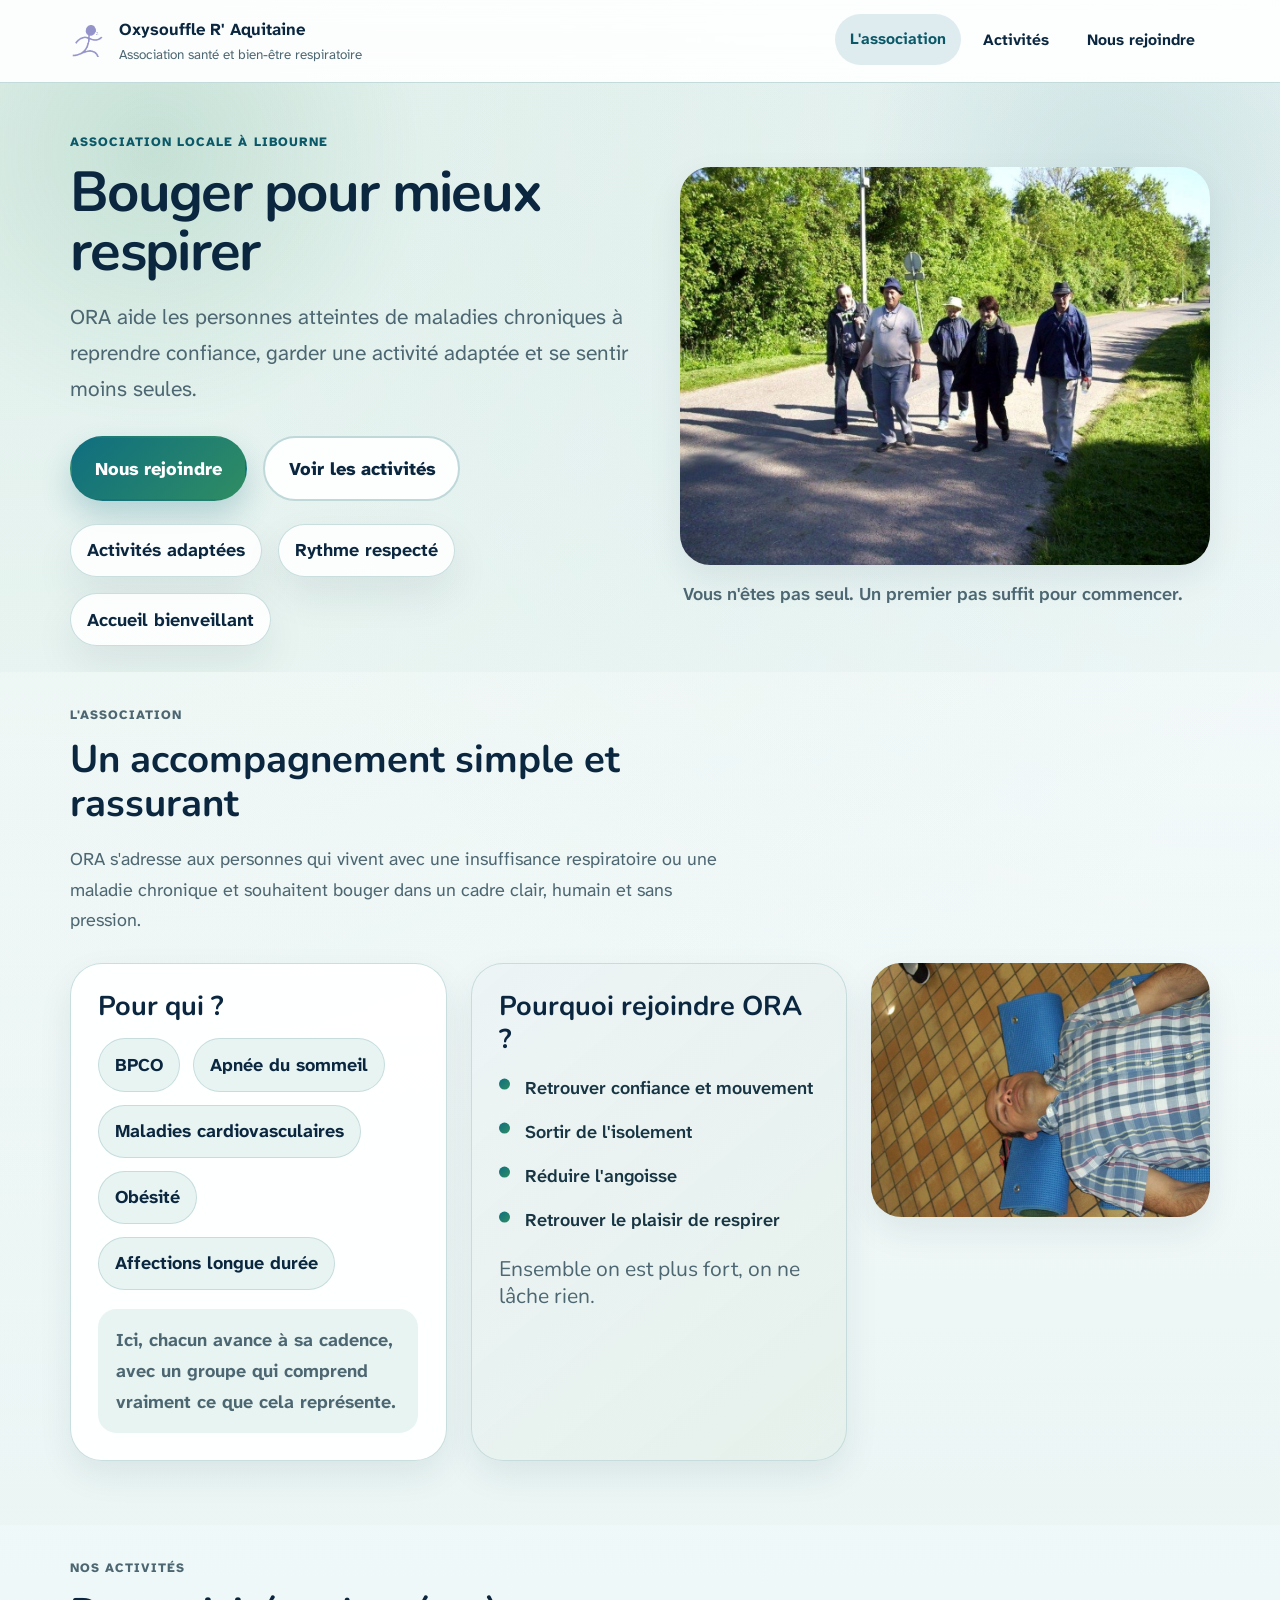
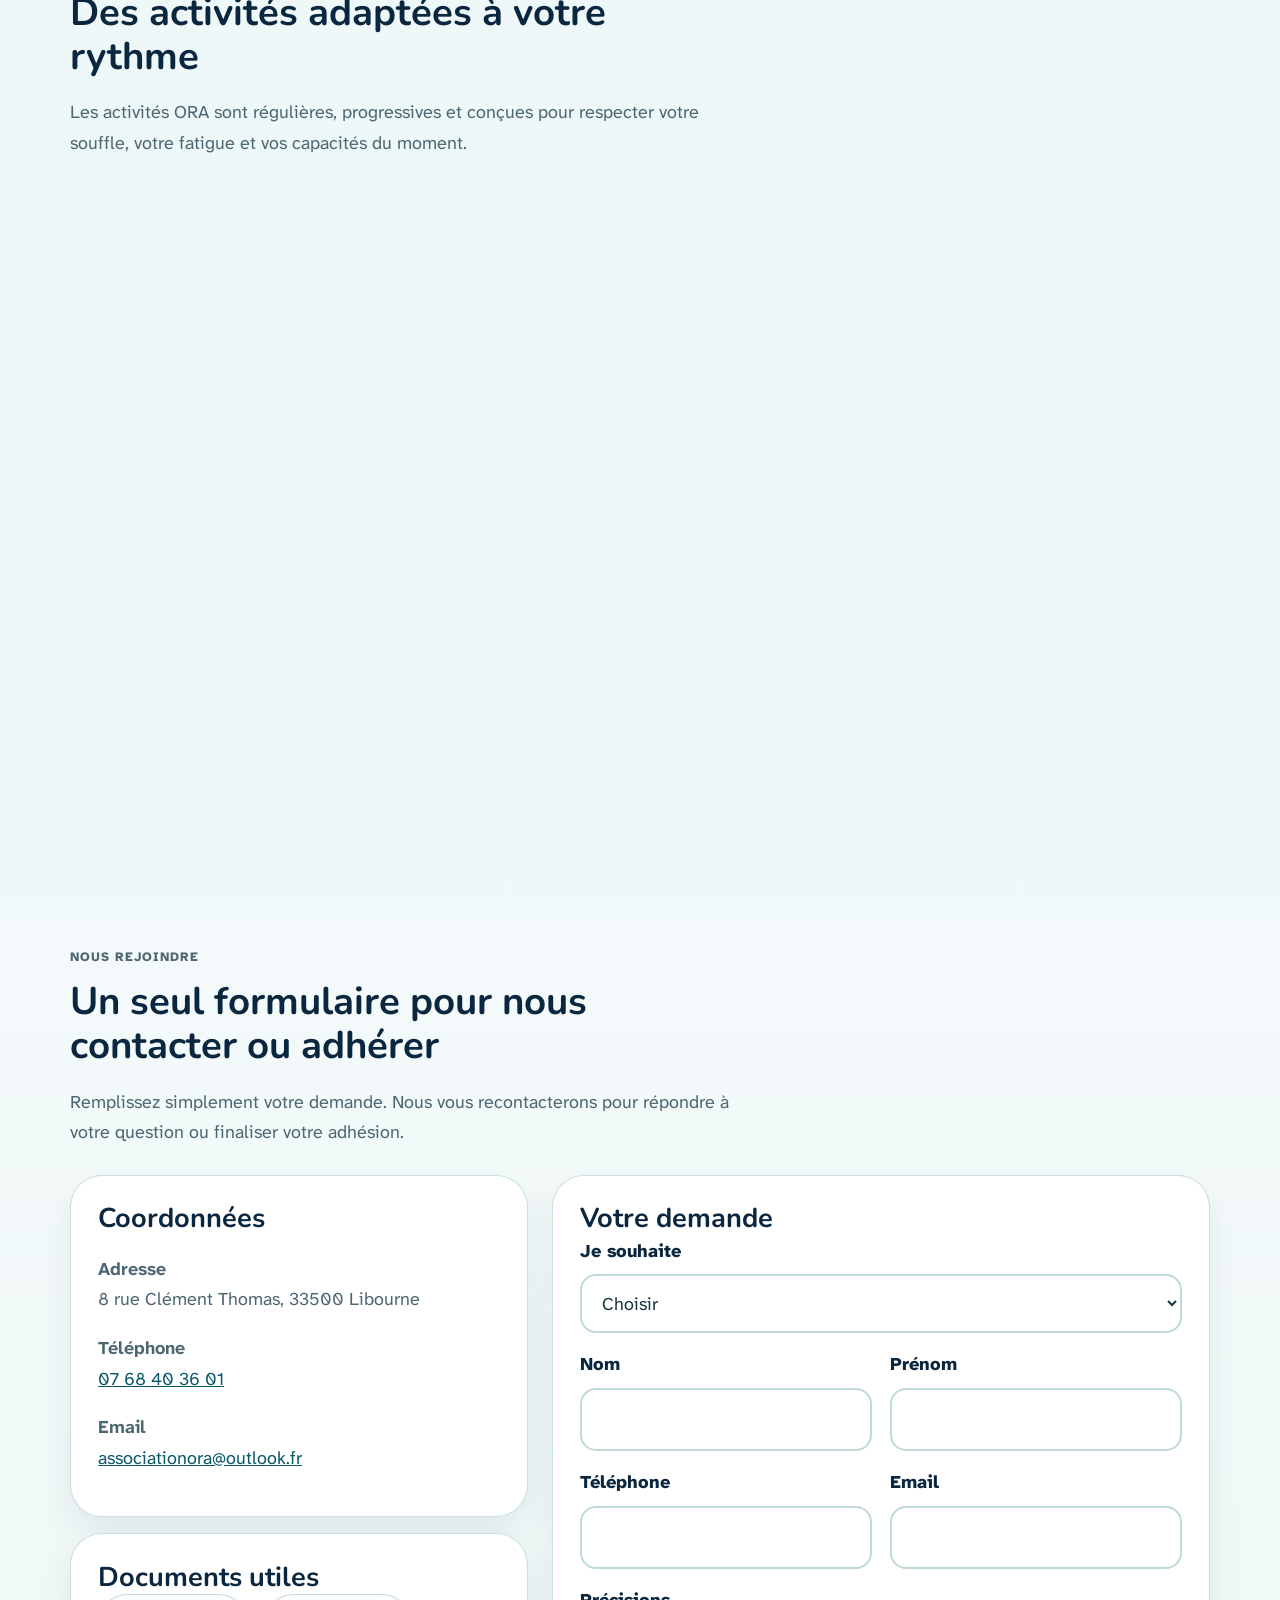
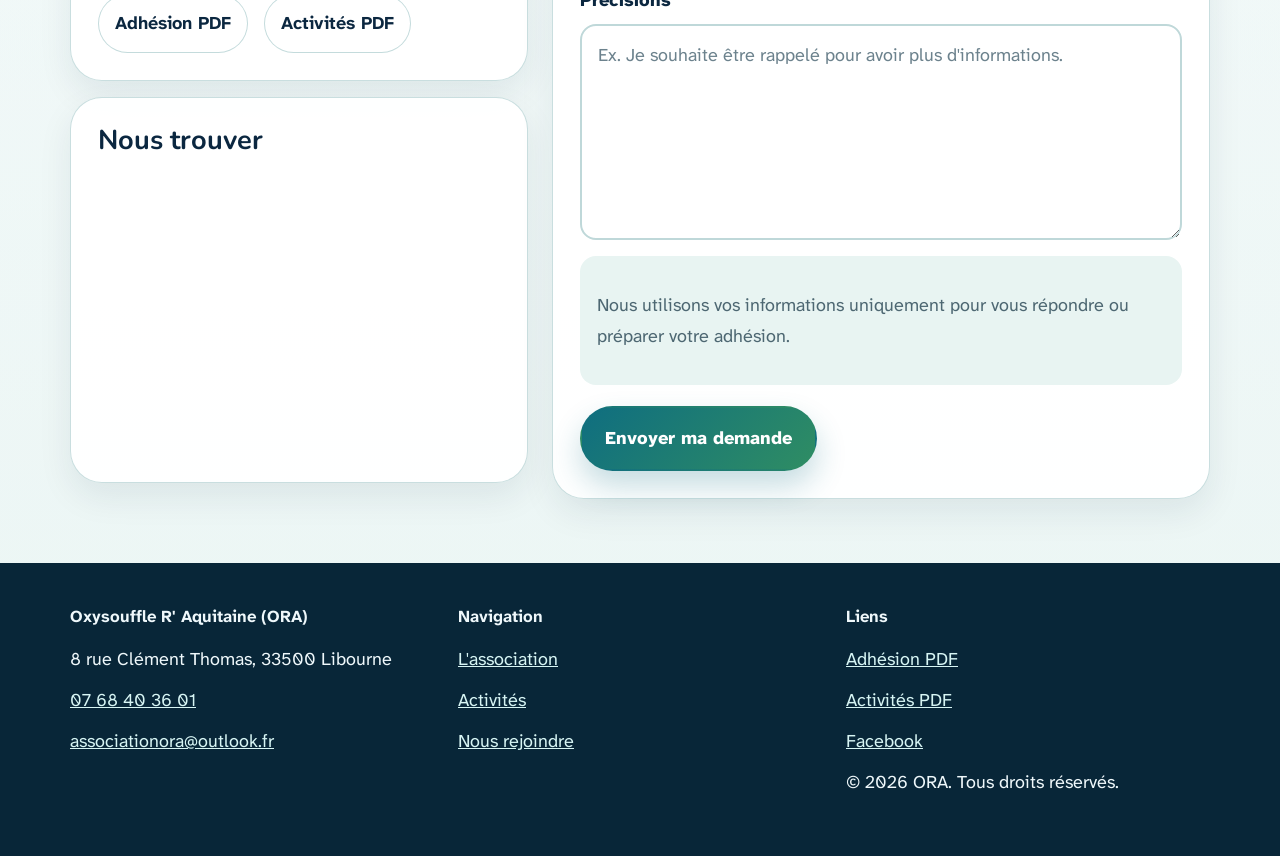
==== commit 7a774065: "Simplify ORA to a single-form layout" ====
--- a/index.html
+++ b/index.html
@@ -6,7 +6,7 @@
     <title>ORA | Bouger pour mieux respirer</title>
     <meta
       name="description"
-      content="Oxysouffle R' Aquitaine accompagne les personnes atteintes de maladies chroniques avec des activités adaptées, conviviales et rassurantes."
+      content="Oxysouffle R' Aquitaine accompagne les personnes atteintes de maladies chroniques avec des activités adaptées, un cadre rassurant et un accompagnement humain."
     />
     <link rel="preconnect" href="https://fonts.googleapis.com" />
     <link rel="preconnect" href="https://fonts.gstatic.com" crossorigin />
@@ -45,200 +45,116 @@
 
         <nav class="main-nav" id="main-nav" aria-label="Navigation principale">
           <a href="#association">L'association</a>
-          <a href="#pour-qui">Pour qui</a>
           <a href="#activites">Activités</a>
-          <a href="#adhesion">Adhésion</a>
-          <a href="#contact">Contact</a>
+          <a href="#rejoindre">Nous rejoindre</a>
         </nav>
       </div>
     </header>
 
     <main id="main-content">
       <section class="hero" id="top">
-        <div class="container hero-shell">
+        <div class="container hero-layout">
           <div class="hero-copy reveal">
             <p class="eyebrow">Association locale à Libourne</p>
             <h1>Bouger pour mieux respirer</h1>
             <p class="hero-subtitle">
-              ORA vous aide à reprendre confiance, retrouver du souffle et garder une
-              activité adaptée dans un cadre humain, calme et bienveillant.
+              ORA aide les personnes atteintes de maladies chroniques à reprendre confiance,
+              garder une activité adaptée et se sentir moins seules.
             </p>
 
             <div class="hero-actions">
-              <a class="button button-primary" href="#adhesion">Nous rejoindre</a>
-              <a class="button button-secondary" href="#activites">Découvrir les activités</a>
+              <a class="button button-primary" href="#rejoindre">Nous rejoindre</a>
+              <a class="button button-secondary" href="#activites">Voir les activités</a>
             </div>
 
-            <div class="hero-pills" aria-label="Repères essentiels">
-              <span class="pill">Activités adaptées</span>
-              <span class="pill">Rythme respecté</span>
-              <span class="pill">Groupe bienveillant</span>
+            <div class="hero-points" aria-label="Points clés">
+              <span>Activités adaptées</span>
+              <span>Rythme respecté</span>
+              <span>Accueil bienveillant</span>
             </div>
           </div>
 
-          <div class="hero-visual-stack reveal">
-            <figure class="hero-photo">
-              <img
-                src="assets/photo-marche-ensemble.jpg"
-                alt="Des membres de l'association ORA marchant ensemble en extérieur"
-              />
-            </figure>
-
-            <aside class="hero-note" aria-label="Repères de l'association">
-              <p class="eyebrow">Un cadre rassurant</p>
-              <h2>Un premier pas suffit</h2>
-              <ul class="mini-list">
-                <li>Accueil simple et sans pression</li>
-                <li>Activités progressives</li>
-                <li>Convivialité et lien social</li>
-              </ul>
-            </aside>
-          </div>
-        </div>
-
-        <div class="container trust-grid">
-          <article class="trust-card reveal">
-            <strong>Simple à rejoindre</strong>
-            <p>Un contact direct, un formulaire clair et des documents accessibles.</p>
-          </article>
-          <article class="trust-card reveal">
-            <strong>Adapté à votre souffle</strong>
-            <p>Chaque activité est pensée pour avancer sans brusquer le corps.</p>
-          </article>
-          <article class="trust-card reveal">
-            <strong>Encadré humainement</strong>
-            <p>Vous avancez avec d'autres personnes qui comprennent votre réalité.</p>
-          </article>
+          <figure class="hero-visual reveal">
+            <img
+              src="assets/photo-marche-ensemble.jpg"
+              alt="Des membres de l'association ORA marchant ensemble en extérieur"
+            />
+            <figcaption class="hero-caption">
+              Vous n'êtes pas seul. Un premier pas suffit pour commencer.
+            </figcaption>
+          </figure>
         </div>
       </section>
 
       <section class="section section-soft" id="association">
+        <div id="pour-qui" class="section-anchor" aria-hidden="true"></div>
         <div id="pourquoi" class="section-anchor" aria-hidden="true"></div>
         <div class="container">
           <div class="section-heading reveal">
             <p class="eyebrow">L'association</p>
-            <h2>Un accompagnement simple, concret et rassurant</h2>
+            <h2>Un accompagnement simple et rassurant</h2>
             <p>
-              ORA accompagne les personnes en insuffisance respiratoire ou atteintes de
-              maladies chroniques grâce à des activités douces, une présence humaine et la
-              force du collectif.
+              ORA s'adresse aux personnes qui vivent avec une insuffisance respiratoire ou
+              une maladie chronique et souhaitent bouger dans un cadre clair, humain et sans
+              pression.
             </p>
           </div>
 
-          <div class="story-grid">
+          <div class="association-grid">
+            <article class="panel reveal">
+              <h3>Pour qui ?</h3>
+              <div class="tag-list" aria-label="Personnes concernées">
+                <span>BPCO</span>
+                <span>Apnée du sommeil</span>
+                <span>Maladies cardiovasculaires</span>
+                <span>Obésité</span>
+                <span>Affections longue durée</span>
+              </div>
+              <p class="support-line">
+                Ici, chacun avance à sa cadence, avec un groupe qui comprend vraiment ce que
+                cela représente.
+              </p>
+            </article>
+
             <article class="panel panel-accent reveal">
-              <p class="eyebrow">Notre mission</p>
-              <h3>Avancer ensemble, sans pression</h3>
-              <p>
-                L'objectif n'est pas la performance. L'objectif est de retrouver du
-                mouvement, de mieux respirer et de se sentir moins seul dans le quotidien.
-              </p>
-              <ul class="check-list">
-                <li>Améliorer la qualité de vie</li>
-                <li>Rompre l'isolement</li>
+              <h3>Pourquoi rejoindre ORA ?</h3>
+              <ul class="benefit-list">
+                <li>Retrouver confiance et mouvement</li>
+                <li>Sortir de l'isolement</li>
+                <li>Réduire l'angoisse</li>
                 <li>Retrouver le plaisir de respirer</li>
               </ul>
               <p class="quote-line">Ensemble on est plus fort, on ne lâche rien.</p>
             </article>
 
-            <article class="panel reveal">
-              <p class="eyebrow">Comment ça se passe ?</p>
-              <h3>Un parcours clair en 3 étapes</h3>
-              <ol class="steps-list">
-                <li>
-                  <strong>Vous prenez contact</strong>
-                  <p>Par téléphone, email ou formulaire, selon ce qui vous est le plus simple.</p>
-                </li>
-                <li>
-                  <strong>Nous vous orientons</strong>
-                  <p>Nous vous expliquons les activités et la manière la plus adaptée de commencer.</p>
-                </li>
-                <li>
-                  <strong>Vous avancez à votre rythme</strong>
-                  <p>Vous rejoignez un groupe et progressez sans pression, entouré et soutenu.</p>
-                </li>
-              </ol>
-            </article>
-          </div>
-        </div>
-      </section>
-
-      <section class="section" id="pour-qui">
-        <div class="container audience-grid">
-          <article class="panel reveal">
-            <p class="eyebrow">Pour qui ?</p>
-            <h2>Pour les personnes atteintes de maladies chroniques</h2>
-            <p>
-              ORA accueille les personnes qui souhaitent garder ou reprendre une activité
-              physique douce dans un environnement clair, accessible et bienveillant.
-            </p>
-
-            <div class="tag-cloud" aria-label="Pathologies concernées">
-              <span>BPCO</span>
-              <span>Apnée du sommeil</span>
-              <span>Maladies cardiovasculaires</span>
-              <span>Obésité</span>
-              <span>Affections longue durée</span>
-            </div>
-
-            <p class="support-line">
-              Vous n'êtes pas seul. Chez ORA, chacun avance à sa cadence.
-            </p>
-          </article>
-
-          <article class="support-card reveal">
-            <figure class="photo-panel">
+            <figure class="photo-card reveal">
               <img
                 src="assets/photo-relaxation.jpg"
                 alt="Moment calme et rassurant pendant une activité de l'association ORA"
               />
             </figure>
-            <div class="support-copy">
-              <p class="eyebrow">Un message rassurant</p>
-              <h3>Un lieu pour reprendre confiance</h3>
-              <p>
-                Beaucoup de personnes hésitent à reprendre une activité. Ici, tout est pensé
-                pour commencer simplement et se sentir en sécurité.
-              </p>
-            </div>
-          </article>
+          </div>
         </div>
       </section>
 
-      <section class="section section-soft" id="activites">
+      <section class="section" id="activites">
         <div class="container">
           <div class="section-heading reveal">
             <p class="eyebrow">Nos activités</p>
             <h2>Des activités adaptées à votre rythme</h2>
             <p>
-              Les activités ORA sont progressives, encadrées et pensées pour respecter votre
-              souffle, votre fatigue et votre rythme.
+              Les activités ORA sont régulières, progressives et conçues pour respecter votre
+              souffle, votre fatigue et vos capacités du moment.
             </p>
           </div>
 
-          <div class="activities-showcase">
-            <div class="visual-cluster reveal">
-              <figure class="cluster-main">
-                <img
-                  src="assets/photo-marche-chemin.jpg"
-                  alt="Participants ORA marchant ensemble sur un chemin"
-                />
-              </figure>
-              <div class="cluster-side">
-                <figure class="cluster-small">
-                  <img
-                    src="assets/photo-activite-adaptee.jpg"
-                    alt="Séance d'activité physique adaptée avec plusieurs participants"
-                  />
-                </figure>
-                <figure class="cluster-small">
-                  <img
-                    src="assets/photo-sortie-groupe.jpg"
-                    alt="Sortie conviviale d'un groupe de l'association ORA"
-                  />
-                </figure>
-              </div>
-            </div>
+          <div class="activities-grid">
+            <figure class="activity-visual reveal">
+              <img
+                src="assets/photo-marche-chemin.jpg"
+                alt="Participants ORA marchant ensemble sur un chemin"
+              />
+            </figure>
 
             <div class="activity-list">
               <article class="activity-item reveal">
@@ -275,178 +191,106 @@
             </div>
           </div>
 
-          <div class="cta-strip reveal">
-            <div>
-              <strong>Venez marcher avec nous</strong>
-              <p>Vous êtes encouragé, jamais brusqué. Les activités sont adaptées à votre rythme.</p>
-            </div>
-            <a class="button button-primary" href="#adhesion">Faire une demande d'adhésion</a>
+          <div class="section-note reveal">
+            Adapté à votre rythme, sans recherche de performance.
           </div>
         </div>
       </section>
 
-      <section class="section" id="adhesion">
-        <div class="container join-grid">
-          <aside class="join-side reveal">
-            <article class="panel panel-compact">
-              <p class="eyebrow">Adhésion</p>
-              <h2>Rejoindre l'association simplement</h2>
-              <p>
-                Remplissez le formulaire. Si aucun service d'envoi n'est configuré, votre
-                messagerie s'ouvrira avec votre demande préremplie.
-              </p>
-            </article>
-
-            <article class="panel panel-compact reveal">
-              <p class="eyebrow">Avant de remplir</p>
-              <ul class="check-list">
-                <li>Préparez vos coordonnées complètes</li>
-                <li>Indiquez le montant de cotisation prévu</li>
-                <li>Ajoutez un message si vous avez une question</li>
-              </ul>
-              <div class="resource-links">
-                <a href="flyer-adhesion.pdf" target="_blank" rel="noopener">Bulletin d'adhésion PDF</a>
-                <a href="flyer-activites.pdf" target="_blank" rel="noopener">Présentation des activités PDF</a>
-              </div>
-            </article>
-          </aside>
-
-          <form class="form-card reveal" data-form-type="adhesion" novalidate>
-            <h2>Demande d'adhésion</h2>
-            <div class="form-grid">
-              <div class="field">
-                <label for="last-name">Nom</label>
-                <input id="last-name" name="nom" type="text" autocomplete="family-name" required />
-              </div>
-              <div class="field">
-                <label for="first-name">Prénom</label>
-                <input id="first-name" name="prenom" type="text" autocomplete="given-name" required />
-              </div>
-              <div class="field">
-                <label for="birth-date">Date de naissance</label>
-                <input id="birth-date" name="dateNaissance" type="date" required />
-              </div>
-              <div class="field">
-                <label for="phone">Téléphone</label>
-                <input id="phone" name="telephone" type="tel" autocomplete="tel" required />
-              </div>
-              <div class="field field-full">
-                <label for="address">Adresse</label>
-                <input id="address" name="adresse" type="text" autocomplete="street-address" required />
-              </div>
-              <div class="field field-full">
-                <label for="email">Email</label>
-                <input id="email" name="email" type="email" autocomplete="email" required />
-              </div>
-              <div class="field">
-                <label for="amount">Montant cotisation</label>
-                <input
-                  id="amount"
-                  name="montantCotisation"
-                  type="number"
-                  min="0"
-                  step="0.01"
-                  inputmode="decimal"
-                  placeholder="Ex. 25"
-                  required
-                />
-              </div>
-              <div class="field">
-                <label for="membership-note">Message complémentaire</label>
-                <input id="membership-note" name="message" type="text" placeholder="Optionnel" />
-              </div>
-            </div>
-
-            <div class="form-note">
-              <p>
-                Vos données servent uniquement à traiter votre demande et à vous recontacter.
-              </p>
-            </div>
-
-            <div class="form-actions">
-              <button class="button button-primary" type="submit">
-                Envoyer ma demande d'adhésion
-              </button>
-              <p class="form-status" role="status" aria-live="polite"></p>
-            </div>
-          </form>
-        </div>
-      </section>
-
-      <section class="section section-soft" id="contact">
+      <section class="section section-soft" id="rejoindre">
+        <div id="adhesion" class="section-anchor" aria-hidden="true"></div>
+        <div id="contact" class="section-anchor" aria-hidden="true"></div>
         <div class="container">
           <div class="section-heading reveal">
-            <p class="eyebrow">Contact</p>
-            <h2>Nous contacter facilement</h2>
+            <p class="eyebrow">Nous rejoindre</p>
+            <h2>Un seul formulaire pour nous contacter ou adhérer</h2>
             <p>
-              Vous pouvez nous appeler, nous écrire ou nous retrouver à Libourne. Les
-              informations essentielles sont regroupées ici.
+              Remplissez simplement votre demande. Nous vous recontacterons pour répondre à
+              votre question ou finaliser votre adhésion.
             </p>
           </div>
 
-          <div class="contact-strip">
-            <article class="contact-tile reveal">
-              <strong>Adresse</strong>
-              <p>8 rue Clément Thomas<br />33500 Libourne</p>
-            </article>
-            <article class="contact-tile reveal">
-              <strong>Téléphone</strong>
-              <p><a href="tel:+33768403601">07 68 40 36 01</a></p>
-            </article>
-            <article class="contact-tile reveal">
-              <strong>Email</strong>
-              <p><a href="mailto:associationora@outlook.fr">associationora@outlook.fr</a></p>
-            </article>
-          </div>
-
-          <div class="map-contact-grid">
-            <div class="map-card reveal">
-              <div>
-                <p class="eyebrow">Nous trouver</p>
-                <h2>Venir à l'association</h2>
+          <div class="final-grid">
+            <aside class="final-side">
+              <article class="panel panel-compact reveal">
+                <h3>Coordonnées</h3>
+                <p><strong>Adresse</strong><br />8 rue Clément Thomas, 33500 Libourne</p>
+                <p><strong>Téléphone</strong><br /><a href="tel:+33768403601">07 68 40 36 01</a></p>
                 <p>
-                  La carte ci-dessous permet de localiser rapidement l'association à Libourne.
+                  <strong>Email</strong><br />
+                  <a href="mailto:associationora@outlook.fr">associationora@outlook.fr</a>
+                </p>
+              </article>
+
+              <article class="panel panel-compact reveal">
+                <h3>Documents utiles</h3>
+                <div class="resource-links">
+                  <a href="flyer-adhesion.pdf" target="_blank" rel="noopener">Adhésion PDF</a>
+                  <a href="flyer-activites.pdf" target="_blank" rel="noopener">Activités PDF</a>
+                </div>
+              </article>
+
+              <article class="map-card reveal">
+                <h3>Nous trouver</h3>
+                <div class="map-frame">
+                  <iframe
+                    title="Carte Google Maps de l'association ORA à Libourne"
+                    src="https://www.google.com/maps?q=8%20rue%20Cl%C3%A9ment%20Thomas%2C%2033500%20Libourne&z=15&output=embed"
+                    loading="lazy"
+                    referrerpolicy="no-referrer-when-downgrade"
+                  ></iframe>
+                </div>
+              </article>
+            </aside>
+
+            <form class="form-card reveal" data-form-type="ora" novalidate>
+              <h3>Votre demande</h3>
+              <div class="form-grid">
+                <div class="field field-full">
+                  <label for="request-type">Je souhaite</label>
+                  <select id="request-type" name="demandeType" required>
+                    <option value="">Choisir</option>
+                    <option value="Adherer a l'association">Adhérer à l'association</option>
+                    <option value="Etre recontacte">Être recontacté</option>
+                    <option value="Poser une question">Poser une question</option>
+                  </select>
+                </div>
+                <div class="field">
+                  <label for="last-name">Nom</label>
+                  <input id="last-name" name="nom" type="text" autocomplete="family-name" required />
+                </div>
+                <div class="field">
+                  <label for="first-name">Prénom</label>
+                  <input id="first-name" name="prenom" type="text" autocomplete="given-name" required />
+                </div>
+                <div class="field">
+                  <label for="phone">Téléphone</label>
+                  <input id="phone" name="telephone" type="tel" autocomplete="tel" required />
+                </div>
+                <div class="field">
+                  <label for="email">Email</label>
+                  <input id="email" name="email" type="email" autocomplete="email" />
+                </div>
+                <div class="field field-full">
+                  <label for="message">Précisions</label>
+                  <textarea
+                    id="message"
+                    name="message"
+                    rows="6"
+                    placeholder="Ex. Je souhaite être rappelé pour avoir plus d'informations."
+                  ></textarea>
+                </div>
+              </div>
+
+              <div class="form-note">
+                <p>
+                  Nous utilisons vos informations uniquement pour vous répondre ou préparer
+                  votre adhésion.
                 </p>
               </div>
-              <div class="map-frame">
-                <iframe
-                  title="Carte Google Maps de l'association ORA à Libourne"
-                  src="https://www.google.com/maps?q=8%20rue%20Cl%C3%A9ment%20Thomas%2C%2033500%20Libourne&z=15&output=embed"
-                  loading="lazy"
-                  referrerpolicy="no-referrer-when-downgrade"
-                ></iframe>
-              </div>
-            </div>
-
-            <form class="form-card reveal" data-form-type="contact" novalidate>
-              <h2>Formulaire de contact</h2>
-              <div class="form-grid">
-                <div class="field">
-                  <label for="contact-name">Nom</label>
-                  <input id="contact-name" name="nom" type="text" autocomplete="name" required />
-                </div>
-                <div class="field">
-                  <label for="contact-phone">Téléphone</label>
-                  <input id="contact-phone" name="telephone" type="tel" autocomplete="tel" />
-                </div>
-                <div class="field field-full">
-                  <label for="contact-email">Email</label>
-                  <input
-                    id="contact-email"
-                    name="email"
-                    type="email"
-                    autocomplete="email"
-                    required
-                  />
-                </div>
-                <div class="field field-full">
-                  <label for="contact-message">Votre message</label>
-                  <textarea id="contact-message" name="message" rows="6" required></textarea>
-                </div>
-              </div>
 
               <div class="form-actions">
-                <button class="button button-primary" type="submit">Envoyer mon message</button>
+                <button class="button button-primary" type="submit">Envoyer ma demande</button>
                 <p class="form-status" role="status" aria-live="polite"></p>
               </div>
             </form>
@@ -466,11 +310,11 @@
         <div>
           <h2>Navigation</h2>
           <p><a href="#association">L'association</a></p>
-          <p><a href="#activites">Nos activités</a></p>
-          <p><a href="#adhesion">Adhésion</a></p>
+          <p><a href="#activites">Activités</a></p>
+          <p><a href="#rejoindre">Nous rejoindre</a></p>
         </div>
         <div>
-          <h2>Documents</h2>
+          <h2>Liens</h2>
           <p><a href="flyer-adhesion.pdf" target="_blank" rel="noopener">Adhésion PDF</a></p>
           <p><a href="flyer-activites.pdf" target="_blank" rel="noopener">Activités PDF</a></p>
           <p><a href="#" aria-label="Page Facebook ORA, lien à compléter">Facebook</a></p>
--- a/styles.css
+++ b/styles.css
@@ -1,24 +1,20 @@
 :root {
   --color-bg: #f2f8f7;
-  --color-surface: rgba(255, 255, 255, 0.94);
-  --color-surface-strong: #ffffff;
-  --color-soft: #e8f5f2;
-  --color-soft-strong: #d8ece8;
+  --color-surface: rgba(255, 255, 255, 0.95);
+  --color-soft: #e8f4f2;
   --color-border: #bfd8d9;
-  --color-border-strong: #9cc3c7;
-  --color-text: #173443;
+  --color-text: #183543;
   --color-heading: #0b2740;
-  --color-muted: #4d6671;
+  --color-muted: #4d6772;
   --color-primary: #0f6e80;
   --color-primary-strong: #0a5868;
   --color-secondary: #2f8d63;
   --color-focus: #0f6e80;
   --shadow-soft: 0 18px 42px rgba(10, 39, 64, 0.08);
   --shadow-card: 0 14px 34px rgba(10, 39, 64, 0.08);
-  --radius-small: 1rem;
-  --radius-medium: 1.5rem;
+  --radius-medium: 1.45rem;
   --radius-large: 2rem;
-  --max-width: 1160px;
+  --max-width: 1140px;
   --transition: 220ms ease;
 }
 
@@ -35,9 +31,9 @@
 body {
   margin: 0;
   background:
-    radial-gradient(circle at top left, rgba(47, 141, 99, 0.13), transparent 34%),
+    radial-gradient(circle at top left, rgba(47, 141, 99, 0.12), transparent 34%),
     radial-gradient(circle at top right, rgba(15, 110, 128, 0.08), transparent 28%),
-    linear-gradient(180deg, #f8fdfc 0%, #eef8f8 48%, #f6fbfb 100%);
+    linear-gradient(180deg, #f8fdfc 0%, #edf7f8 48%, #f6fbfb 100%);
   color: var(--color-text);
   font-family: "Atkinson Hyperlegible Next", "Trebuchet MS", Verdana, sans-serif;
   font-size: 1.125rem;
@@ -59,7 +55,8 @@
 
 button,
 input,
-textarea {
+textarea,
+select {
   font: inherit;
 }
 
@@ -104,7 +101,7 @@
   align-items: center;
   justify-content: space-between;
   gap: 1rem;
-  min-height: 5.25rem;
+  min-height: 5.1rem;
   padding: 0.75rem 0;
 }
 
@@ -121,7 +118,6 @@
   place-items: center;
   width: 3rem;
   height: 3rem;
-  border-radius: 1rem;
 }
 
 .brand-mark-image {
@@ -199,7 +195,7 @@
 .hero {
   position: relative;
   overflow: hidden;
-  padding: 3.2rem 0 1.6rem;
+  padding: 3rem 0 1.6rem;
 }
 
 .hero::before {
@@ -212,57 +208,50 @@
   pointer-events: none;
 }
 
-.hero-shell,
-.story-grid,
-.audience-grid,
-.activities-showcase,
-.join-grid,
-.map-contact-grid,
+.hero-layout,
+.association-grid,
+.activities-grid,
+.final-grid,
 .footer-grid {
   display: grid;
-  gap: 1.6rem;
-}
-
-.hero-shell {
+  gap: 1.5rem;
+}
+
+.hero-layout {
   grid-template-columns: minmax(0, 1.05fr) minmax(0, 0.95fr);
   align-items: center;
 }
 
 .hero-copy h1,
 .section-heading h2,
-.panel h2,
 .panel h3,
-.join-side h2,
-.form-card h2,
-.map-card h2 {
+.form-card h3,
+.map-card h3 {
   margin: 0;
   color: var(--color-heading);
   font-family: "Nunito", "Trebuchet MS", sans-serif;
 }
 
 .hero-copy h1 {
-  font-size: clamp(2.7rem, 4.4vw, 4.5rem);
-  line-height: 1.03;
+  font-size: clamp(2.6rem, 4.4vw, 4.35rem);
+  line-height: 1.04;
   letter-spacing: -0.03em;
 }
 
 .hero-subtitle,
 .section-heading p,
 .panel p,
-.support-copy p,
 .activity-item p,
 .form-note p,
-.contact-tile p,
-.map-card p,
-.trust-card p,
-.cta-strip p {
+.section-note,
+.hero-caption {
   color: var(--color-muted);
 }
 
 .hero-subtitle {
   margin: 1.15rem 0 0;
   max-width: 38rem;
-  font-size: 1.34rem;
+  font-size: 1.32rem;
 }
 
 .eyebrow {
@@ -275,9 +264,9 @@
 }
 
 .hero-actions,
+.resource-links,
 .form-actions,
-.resource-links,
-.hero-pills {
+.hero-points {
   display: flex;
   flex-wrap: wrap;
   gap: 1rem;
@@ -287,17 +276,17 @@
   margin-top: 1.8rem;
 }
 
-.hero-pills {
+.hero-points {
   margin-top: 1.4rem;
 }
 
-.pill {
+.hero-points span {
   display: inline-flex;
   align-items: center;
   min-height: 2.8rem;
   padding: 0.65rem 1rem;
   border-radius: 999px;
-  background: rgba(255, 255, 255, 0.84);
+  background: rgba(255, 255, 255, 0.88);
   border: 1px solid rgba(191, 216, 217, 0.84);
   color: var(--color-heading);
   font-weight: 700;
@@ -343,67 +332,128 @@
   color: var(--color-heading);
 }
 
-.hero-visual-stack {
-  display: grid;
-  gap: 1rem;
-}
-
-.hero-photo,
-.cluster-main,
-.cluster-small,
-.photo-panel {
+.hero-visual,
+.photo-card,
+.activity-visual {
   margin: 0;
 }
 
-.hero-photo img,
-.cluster-main img,
-.cluster-small img,
-.photo-panel img {
+.hero-visual img,
+.photo-card img,
+.activity-visual img {
   width: 100%;
   object-fit: cover;
-  border-radius: 1.8rem;
+  border-radius: 1.9rem;
   box-shadow: var(--shadow-card);
   background: #f4fbfa;
 }
 
-.hero-photo img,
-.photo-panel img {
+.hero-visual img {
   aspect-ratio: 4 / 3;
 }
 
-.hero-note {
-  padding: 1.4rem 1.45rem;
+.photo-card img {
+  aspect-ratio: 4 / 3;
+}
+
+.activity-visual img {
+  aspect-ratio: 5 / 4;
+}
+
+.hero-caption {
+  margin-top: 0.9rem;
+  padding: 0 0.2rem;
+  font-weight: 600;
+}
+
+.section {
+  padding: 2rem 0 4rem;
+  scroll-margin-top: 6.5rem;
+}
+
+.section-soft {
+  background: linear-gradient(180deg, rgba(255, 255, 255, 0.28), rgba(232, 244, 242, 0.66));
+}
+
+.section-heading {
+  max-width: 42rem;
+  margin-bottom: 1.7rem;
+}
+
+.section-heading h2 {
+  font-size: clamp(1.95rem, 3vw, 2.95rem);
+  line-height: 1.15;
+}
+
+.association-grid {
+  grid-template-columns: 1fr 1fr 0.9fr;
+  align-items: stretch;
+}
+
+.panel,
+.form-card,
+.map-card,
+.activity-item {
+  background: var(--color-surface);
+  border: 1px solid rgba(191, 216, 217, 0.84);
   border-radius: var(--radius-large);
-  background: linear-gradient(180deg, rgba(255, 255, 255, 0.96), rgba(232, 245, 242, 0.96));
-  border: 1px solid rgba(191, 216, 217, 0.9);
   box-shadow: var(--shadow-card);
 }
 
-.hero-note h2 {
-  margin: 0;
-  color: var(--color-heading);
-  font-family: "Nunito", "Trebuchet MS", sans-serif;
-  font-size: clamp(1.65rem, 3vw, 2.2rem);
-  line-height: 1.15;
-}
-
-.mini-list,
-.check-list {
-  margin: 1.1rem 0 0;
+.panel,
+.form-card,
+.map-card {
+  padding: 1.7rem;
+}
+
+.panel-accent {
+  background:
+    linear-gradient(140deg, rgba(15, 110, 128, 0.08), rgba(47, 141, 99, 0.12)),
+    rgba(255, 255, 255, 0.98);
+}
+
+.tag-list {
+  display: flex;
+  flex-wrap: wrap;
+  gap: 0.8rem;
+  margin-top: 0.9rem;
+}
+
+.tag-list span {
+  display: inline-flex;
+  align-items: center;
+  min-height: 2.8rem;
+  padding: 0.65rem 1rem;
+  border-radius: 999px;
+  background: rgba(232, 244, 242, 0.96);
+  border: 1px solid rgba(191, 216, 217, 0.84);
+  color: var(--color-heading);
+  font-weight: 700;
+}
+
+.support-line {
+  margin: 1.2rem 0 0;
+  padding: 1rem 1.1rem;
+  border-radius: 1.15rem;
+  background: rgba(232, 244, 242, 0.96);
+  color: var(--color-heading);
+  font-weight: 700;
+}
+
+.benefit-list {
+  margin: 1rem 0 0;
   padding: 0;
   list-style: none;
 }
 
-.mini-list li,
-.check-list li {
+.benefit-list li {
   position: relative;
-  margin-bottom: 0.8rem;
-  padding-left: 1.6rem;
+  margin-bottom: 0.85rem;
+  padding-left: 1.65rem;
   font-weight: 600;
 }
 
-.mini-list li::before,
-.check-list li::before {
+.benefit-list li::before {
   content: "";
   position: absolute;
   top: 0.72rem;
@@ -415,197 +465,17 @@
   transform: translateY(-50%);
 }
 
-.trust-grid {
-  display: grid;
-  grid-template-columns: repeat(3, minmax(0, 1fr));
-  gap: 1rem;
-  margin-top: 1.4rem;
-}
-
-.trust-card,
-.panel,
-.support-card,
-.activity-item,
-.contact-tile,
-.form-card,
-.map-card {
-  background: var(--color-surface);
-  border: 1px solid rgba(191, 216, 217, 0.84);
-  border-radius: var(--radius-large);
-  box-shadow: var(--shadow-card);
-}
-
-.trust-card {
-  padding: 1.25rem 1.2rem;
-}
-
-.trust-card strong,
-.contact-tile strong {
-  display: block;
-  margin-bottom: 0.35rem;
-  color: var(--color-heading);
-  font-size: 1.18rem;
-}
-
-.section {
-  padding: 2rem 0 4rem;
-  scroll-margin-top: 6.5rem;
-}
-
-.section-soft {
-  background: linear-gradient(180deg, rgba(255, 255, 255, 0.28), rgba(216, 236, 232, 0.64));
-}
-
-.section-heading {
-  max-width: 44rem;
-  margin-bottom: 1.8rem;
-}
-
-.section-heading h2,
-.panel h2,
-.panel h3,
-.form-card h2,
-.map-card h2 {
-  font-size: clamp(1.95rem, 3vw, 2.95rem);
-  line-height: 1.14;
-}
-
-.panel,
-.form-card,
-.map-card {
-  padding: 1.8rem;
-}
-
-.story-grid {
-  grid-template-columns: repeat(2, minmax(0, 1fr));
-}
-
-.panel-accent {
-  background:
-    linear-gradient(140deg, rgba(15, 110, 128, 0.08), rgba(47, 141, 99, 0.12)),
-    rgba(255, 255, 255, 0.98);
-}
-
 .quote-line {
   margin: 1.25rem 0 0;
   color: var(--color-heading);
   font-family: "Nunito", "Trebuchet MS", sans-serif;
-  font-size: 1.35rem;
+  font-size: 1.32rem;
   line-height: 1.3;
 }
 
-.steps-list {
-  margin: 1rem 0 0;
-  padding: 0;
-  list-style: none;
-  counter-reset: steps;
-}
-
-.steps-list li {
-  position: relative;
-  margin-bottom: 1rem;
-  padding: 0 0 0 4rem;
-}
-
-.steps-list li::before {
-  counter-increment: steps;
-  content: counter(steps);
-  position: absolute;
-  top: 0.1rem;
-  left: 0;
-  display: grid;
-  place-items: center;
-  width: 2.6rem;
-  height: 2.6rem;
-  border-radius: 0.9rem;
-  background: linear-gradient(135deg, #0f6e80 0%, #2f8d63 100%);
-  color: #ffffff;
-  font-family: "Nunito", "Trebuchet MS", sans-serif;
-  font-weight: 800;
-}
-
-.steps-list strong {
-  display: block;
-  margin-bottom: 0.2rem;
-  color: var(--color-heading);
-  font-size: 1.12rem;
-}
-
-.steps-list p {
-  margin: 0;
-}
-
-.audience-grid {
-  grid-template-columns: minmax(0, 1fr) minmax(0, 0.95fr);
-  align-items: center;
-}
-
-.tag-cloud {
-  display: flex;
-  flex-wrap: wrap;
-  gap: 0.85rem;
-  margin-top: 1.3rem;
-}
-
-.tag-cloud span {
-  display: inline-flex;
-  align-items: center;
-  min-height: 2.85rem;
-  padding: 0.65rem 1rem;
-  border-radius: 999px;
-  background: rgba(232, 245, 242, 0.96);
-  border: 1px solid rgba(156, 195, 199, 0.8);
-  color: var(--color-heading);
-  font-weight: 700;
-}
-
-.support-line {
-  margin-top: 1.2rem;
-  padding: 1rem 1.1rem;
-  border-radius: 1.2rem;
-  background: rgba(232, 245, 242, 0.95);
-  color: var(--color-heading);
-  font-weight: 700;
-}
-
-.support-card {
-  overflow: hidden;
-}
-
-.support-copy {
-  padding: 1.35rem 1.4rem 1.5rem;
-}
-
-.support-copy h3 {
-  margin: 0;
-  color: var(--color-heading);
-  font-family: "Nunito", "Trebuchet MS", sans-serif;
-  font-size: 1.75rem;
-  line-height: 1.2;
-}
-
-.activities-showcase {
-  grid-template-columns: minmax(0, 0.95fr) minmax(0, 1.05fr);
+.activities-grid {
+  grid-template-columns: minmax(0, 0.92fr) minmax(0, 1.08fr);
   align-items: start;
-}
-
-.visual-cluster {
-  display: grid;
-  gap: 1rem;
-}
-
-.cluster-main img {
-  aspect-ratio: 4 / 3;
-}
-
-.cluster-side {
-  display: grid;
-  grid-template-columns: repeat(2, minmax(0, 1fr));
-  gap: 1rem;
-}
-
-.cluster-small img {
-  aspect-ratio: 1 / 1;
 }
 
 .activity-list {
@@ -618,14 +488,14 @@
   grid-template-columns: auto 1fr;
   gap: 1rem;
   align-items: start;
-  padding: 1.3rem;
+  padding: 1.25rem;
 }
 
 .activity-icon {
   display: grid;
   place-items: center;
-  width: 3.15rem;
-  height: 3.15rem;
+  width: 3.1rem;
+  height: 3.1rem;
   border-radius: 1rem;
   background: linear-gradient(135deg, #0f6e80 0%, #2f8d63 100%);
   color: #ffffff;
@@ -634,7 +504,7 @@
 }
 
 .activity-item h3 {
-  margin: 0 0 0.25rem;
+  margin: 0 0 0.2rem;
   color: var(--color-heading);
   font-size: 1.3rem;
 }
@@ -643,45 +513,24 @@
   margin: 0;
 }
 
-.cta-strip {
-  display: flex;
-  align-items: center;
-  justify-content: space-between;
-  gap: 1rem;
-  margin-top: 1.5rem;
-  padding: 1.35rem 1.5rem;
-  border-radius: var(--radius-large);
-  background: linear-gradient(135deg, rgba(15, 110, 128, 0.1), rgba(47, 141, 99, 0.17));
-  border: 1px solid rgba(156, 195, 199, 0.68);
-  box-shadow: var(--shadow-card);
-}
-
-.cta-strip strong {
-  display: block;
-  color: var(--color-heading);
-  font-size: 1.3rem;
-}
-
-.cta-strip p {
-  margin: 0.25rem 0 0;
-}
-
-.join-grid {
-  grid-template-columns: minmax(0, 0.85fr) minmax(0, 1.15fr);
+.section-note {
+  margin-top: 1.2rem;
+  color: var(--color-heading);
+  font-weight: 700;
+}
+
+.final-grid {
+  grid-template-columns: minmax(0, 0.82fr) minmax(0, 1.18fr);
   align-items: start;
 }
 
-.join-side {
+.final-side {
   display: grid;
   gap: 1rem;
 }
 
-.panel-compact {
-  padding: 1.6rem;
-}
-
-.resource-links {
-  margin-top: 1.25rem;
+.panel-compact p {
+  margin-bottom: 1rem;
 }
 
 .resource-links a {
@@ -697,6 +546,26 @@
   text-decoration: none;
 }
 
+.map-card h3,
+.form-card h3,
+.panel h3 {
+  font-size: 1.7rem;
+  line-height: 1.2;
+}
+
+.map-frame {
+  min-height: 18rem;
+  overflow: hidden;
+  border-radius: 1.4rem;
+}
+
+.map-frame iframe {
+  width: 100%;
+  height: 100%;
+  min-height: 18rem;
+  border: 0;
+}
+
 .form-grid {
   display: grid;
   grid-template-columns: repeat(2, minmax(0, 1fr));
@@ -719,7 +588,8 @@
 }
 
 .field input,
-.field textarea {
+.field textarea,
+.field select {
   width: 100%;
   min-height: 3.35rem;
   padding: 0.9rem 1rem;
@@ -733,7 +603,7 @@
 }
 
 .field textarea {
-  min-height: 9rem;
+  min-height: 8.8rem;
   resize: vertical;
 }
 
@@ -743,14 +613,16 @@
 }
 
 .field input:focus,
-.field textarea:focus {
+.field textarea:focus,
+.field select:focus {
   border-color: var(--color-focus);
   box-shadow: 0 0 0 5px rgba(15, 110, 128, 0.12);
   outline: none;
 }
 
 .field input[aria-invalid="true"],
-.field textarea[aria-invalid="true"] {
+.field textarea[aria-invalid="true"],
+.field select[aria-invalid="true"] {
   border-color: #b64141;
   box-shadow: 0 0 0 5px rgba(182, 65, 65, 0.1);
 }
@@ -778,44 +650,6 @@
 
 .form-status[data-state="error"] {
   color: #9f2f2f;
-}
-
-.contact-strip {
-  display: grid;
-  grid-template-columns: repeat(3, minmax(0, 1fr));
-  gap: 1rem;
-  margin-bottom: 1.2rem;
-}
-
-.contact-tile {
-  padding: 1.3rem 1.25rem;
-}
-
-.contact-tile p {
-  margin: 0;
-}
-
-.map-contact-grid {
-  grid-template-columns: minmax(0, 0.95fr) minmax(0, 1.05fr);
-  align-items: start;
-}
-
-.map-card {
-  display: grid;
-  gap: 1.4rem;
-}
-
-.map-frame {
-  min-height: 23rem;
-  overflow: hidden;
-  border-radius: 1.5rem;
-}
-
-.map-frame iframe {
-  width: 100%;
-  height: 100%;
-  min-height: 23rem;
-  border: 0;
 }
 
 .site-footer {
@@ -860,24 +694,12 @@
 }
 
 @media (max-width: 1080px) {
-  .hero-shell,
-  .story-grid,
-  .audience-grid,
-  .activities-showcase,
-  .join-grid,
-  .map-contact-grid,
+  .hero-layout,
+  .association-grid,
+  .activities-grid,
+  .final-grid,
   .footer-grid {
     grid-template-columns: 1fr;
-  }
-
-  .contact-strip,
-  .trust-grid {
-    grid-template-columns: 1fr;
-  }
-
-  .cta-strip {
-    flex-direction: column;
-    align-items: flex-start;
   }
 }
 
@@ -912,10 +734,6 @@
   .brand-text span {
     display: none;
   }
-
-  .hero {
-    padding-top: 2.5rem;
-  }
 }
 
 @media (max-width: 720px) {
@@ -932,31 +750,26 @@
   }
 
   .hero-actions,
-  .form-actions,
+  .hero-points,
   .resource-links,
-  .hero-pills {
+  .form-actions {
     flex-direction: column;
     align-items: stretch;
   }
 
   .button,
-  .resource-links a,
-  .pill {
+  .hero-points span,
+  .resource-links a {
     width: 100%;
     justify-content: center;
   }
 
-  .cluster-side,
   .form-grid {
     grid-template-columns: 1fr;
   }
 
   .field-full {
     grid-column: auto;
-  }
-
-  .steps-list li {
-    padding-left: 3.5rem;
   }
 }
 
